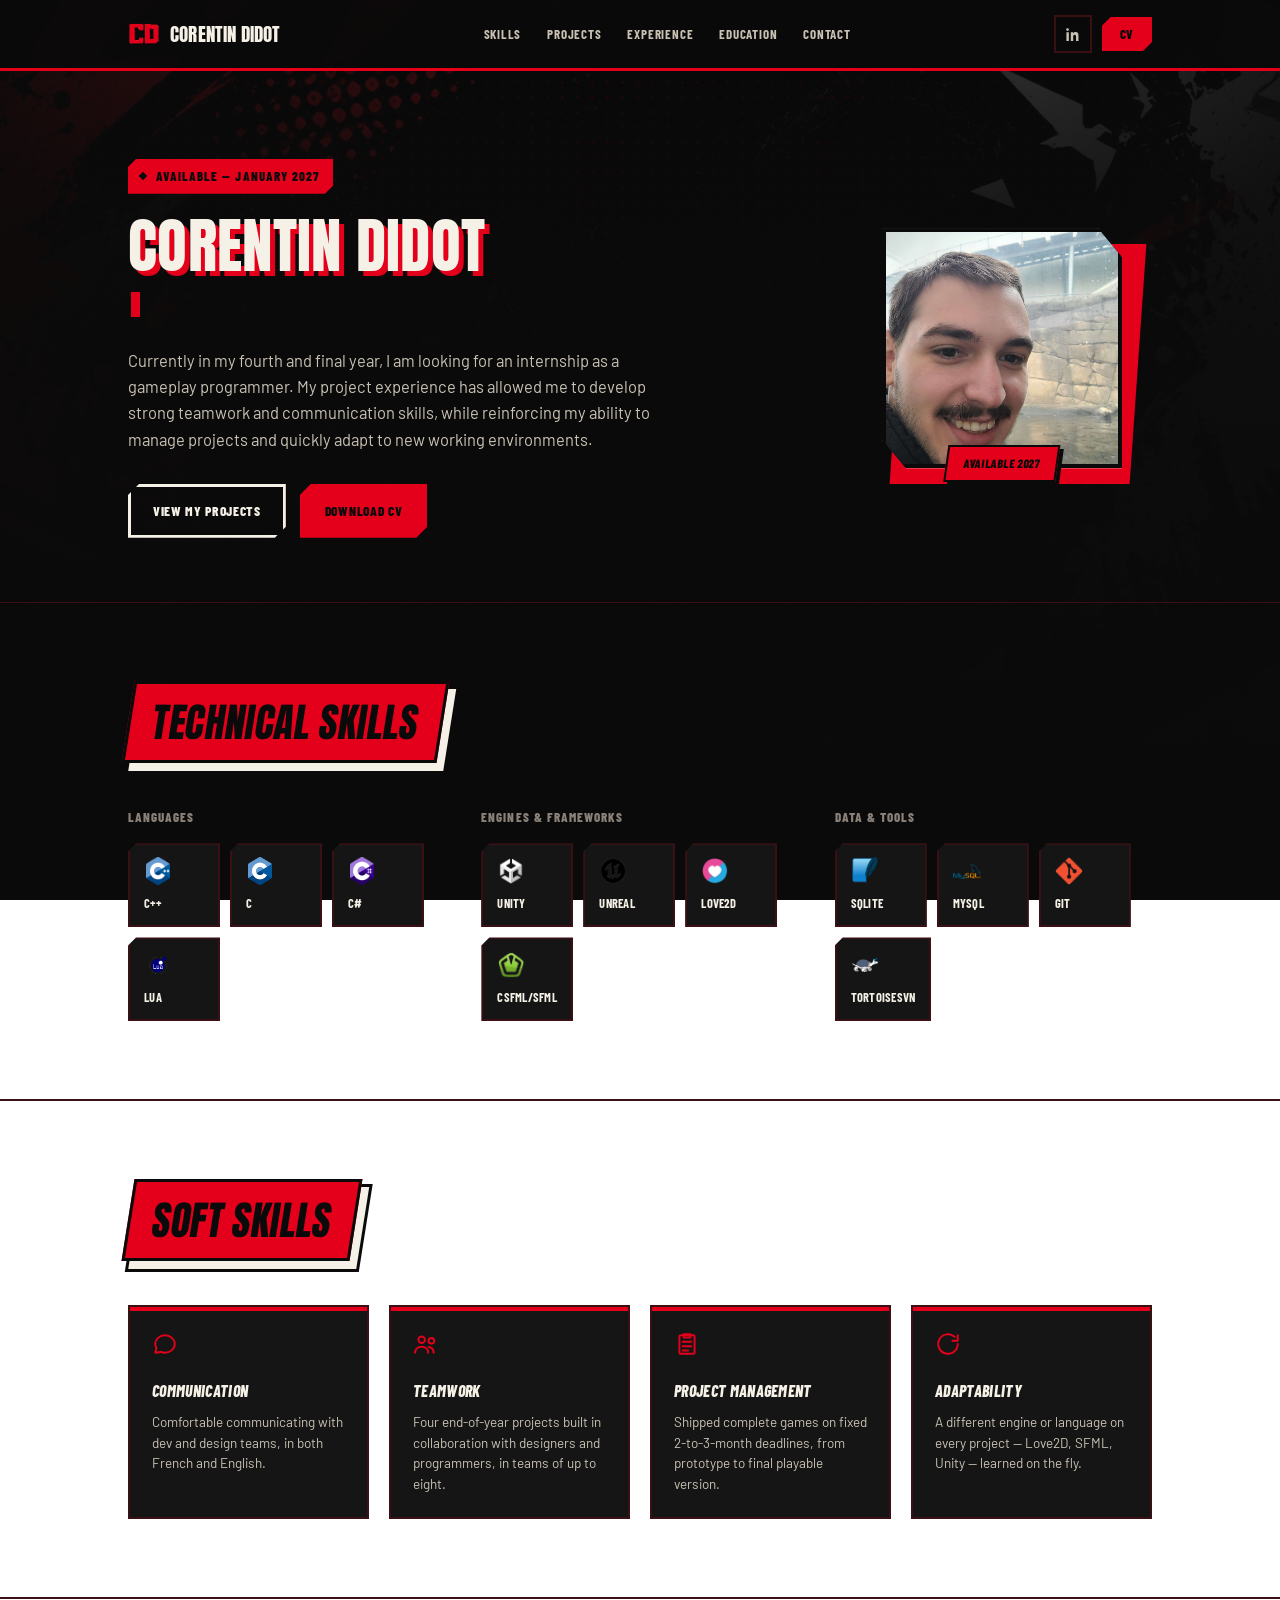
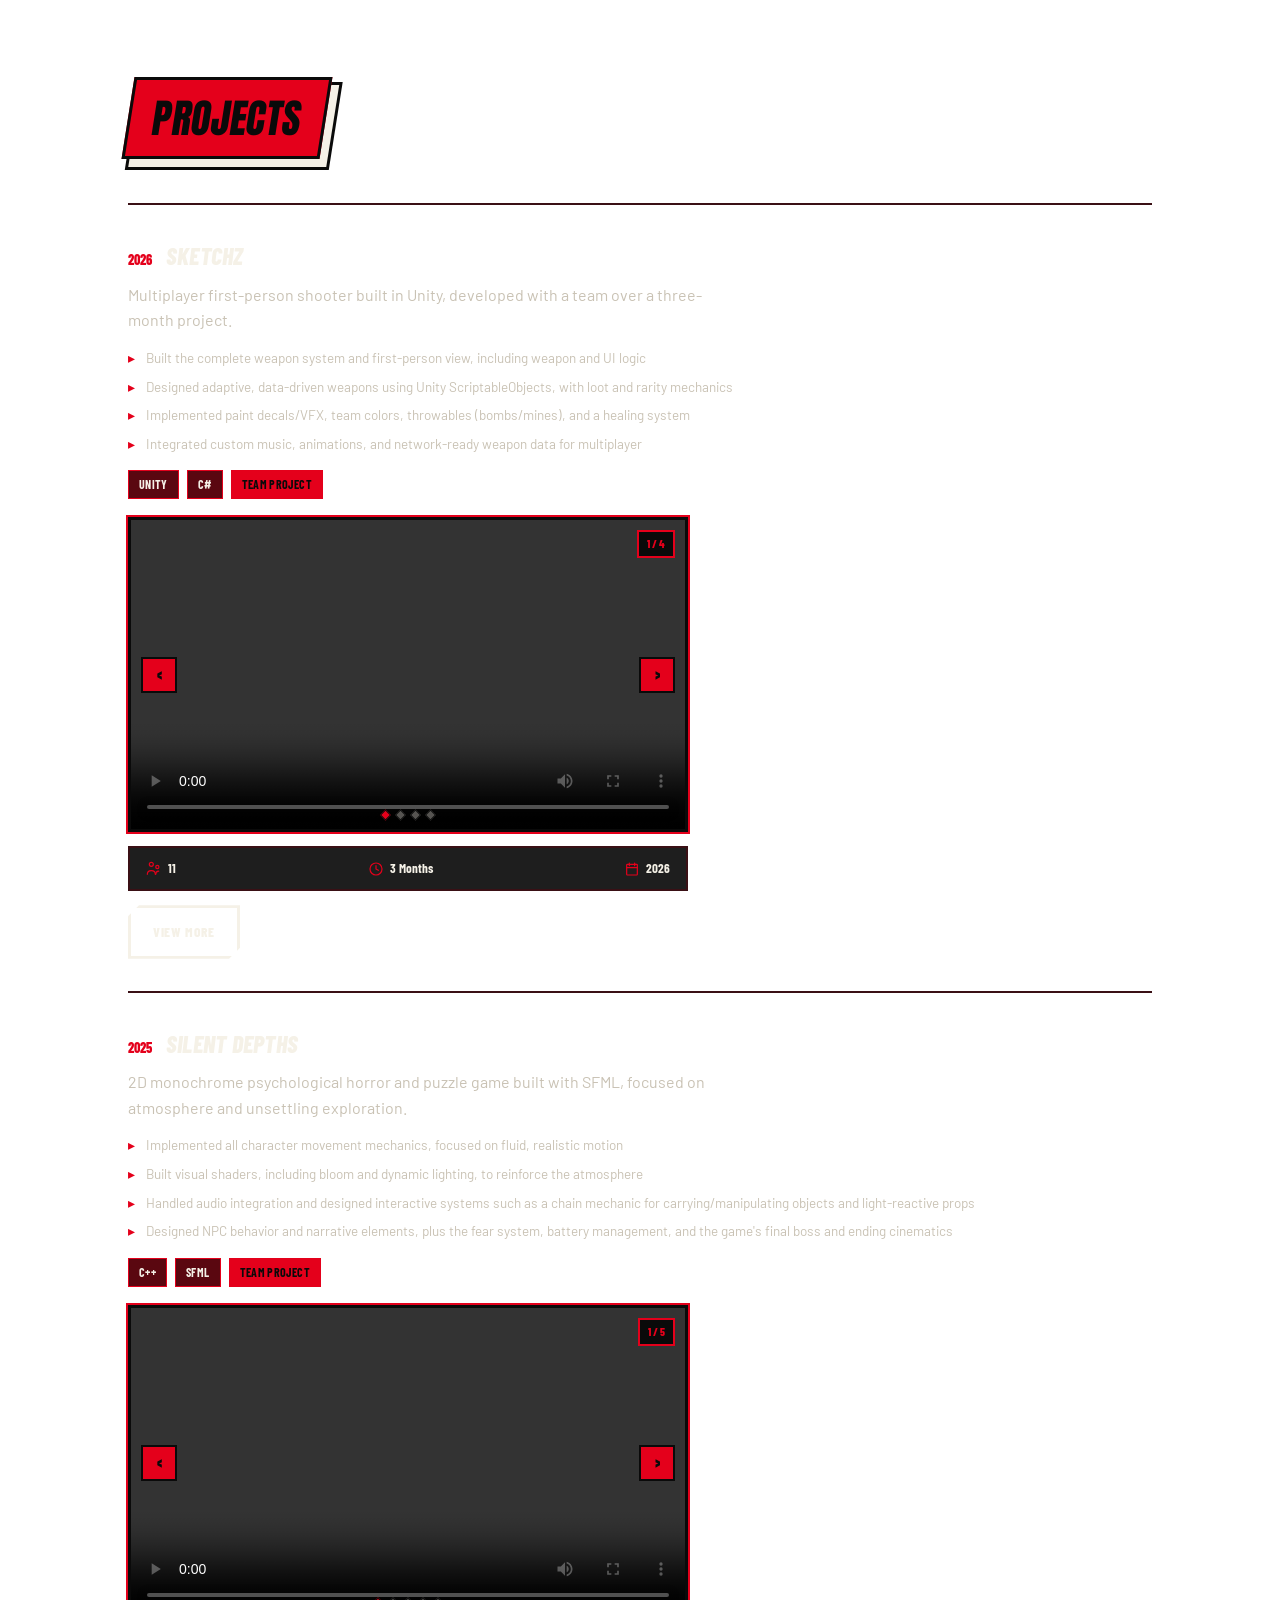
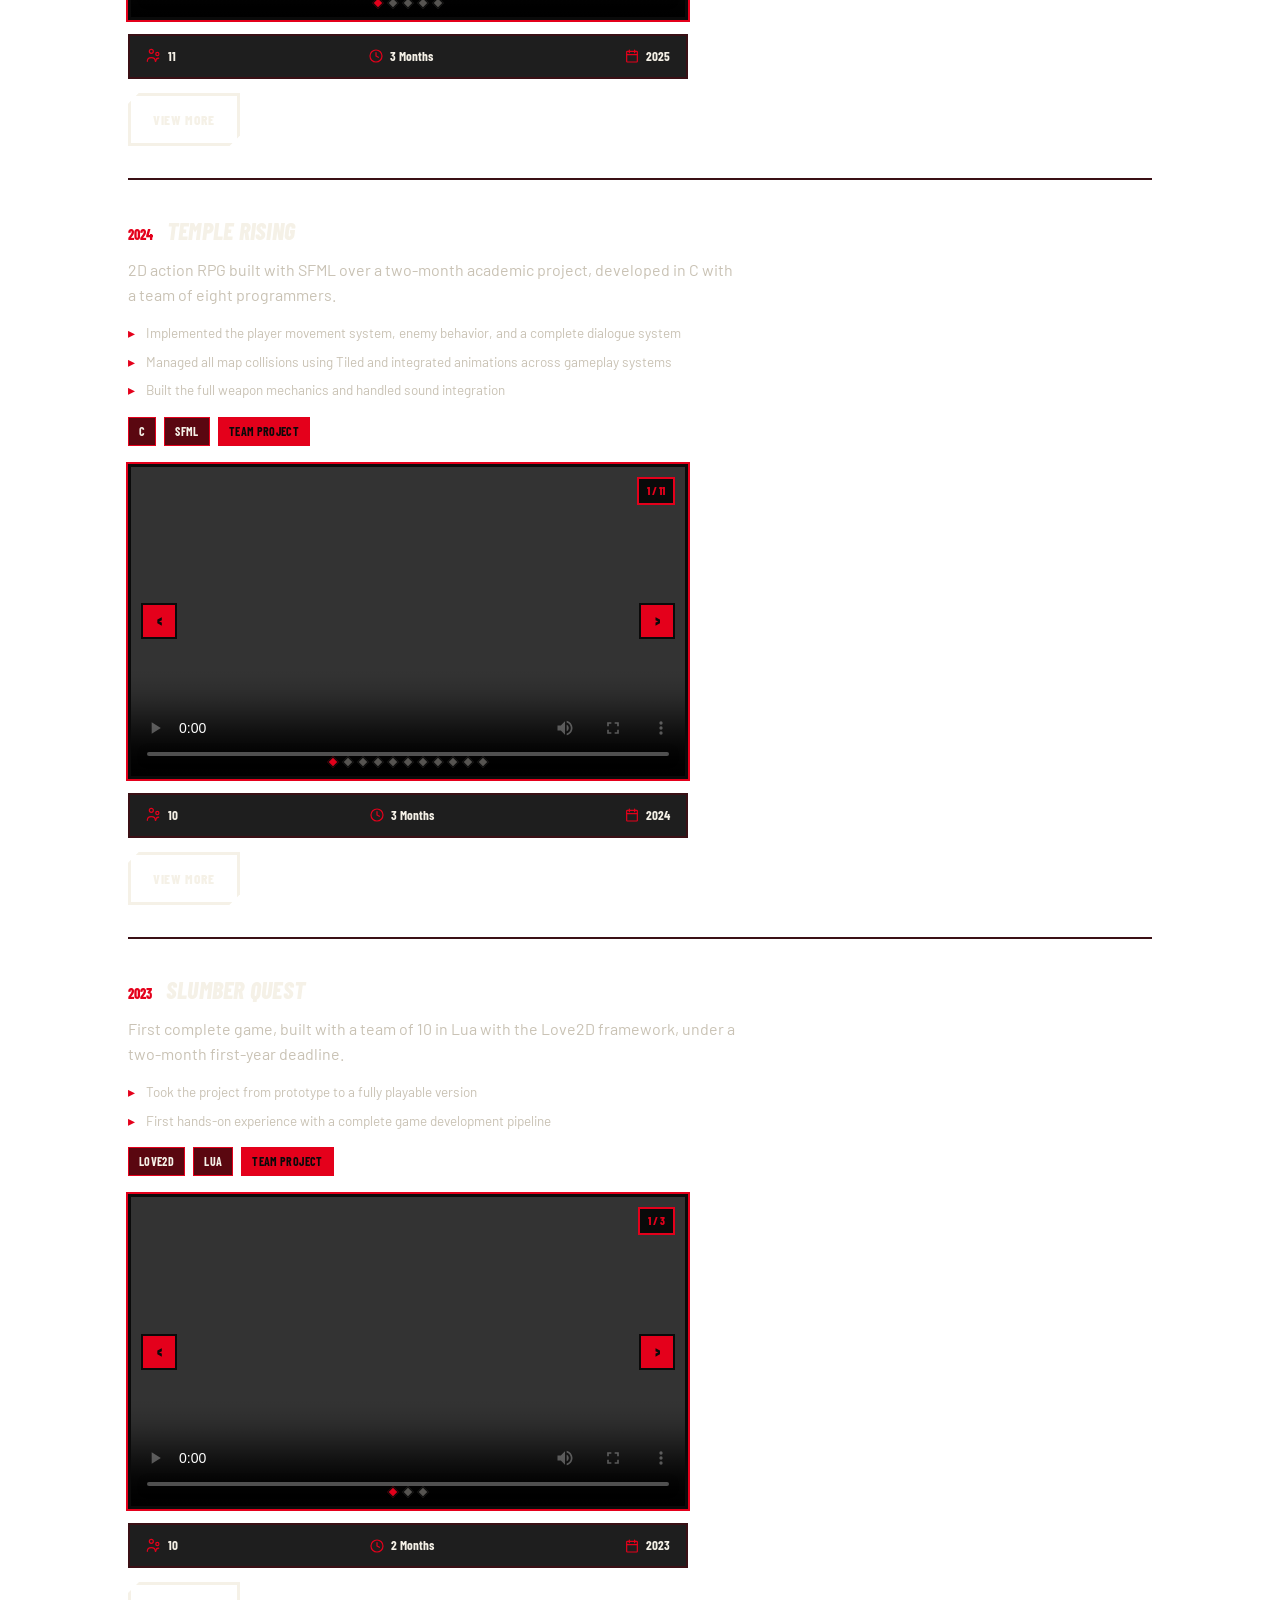
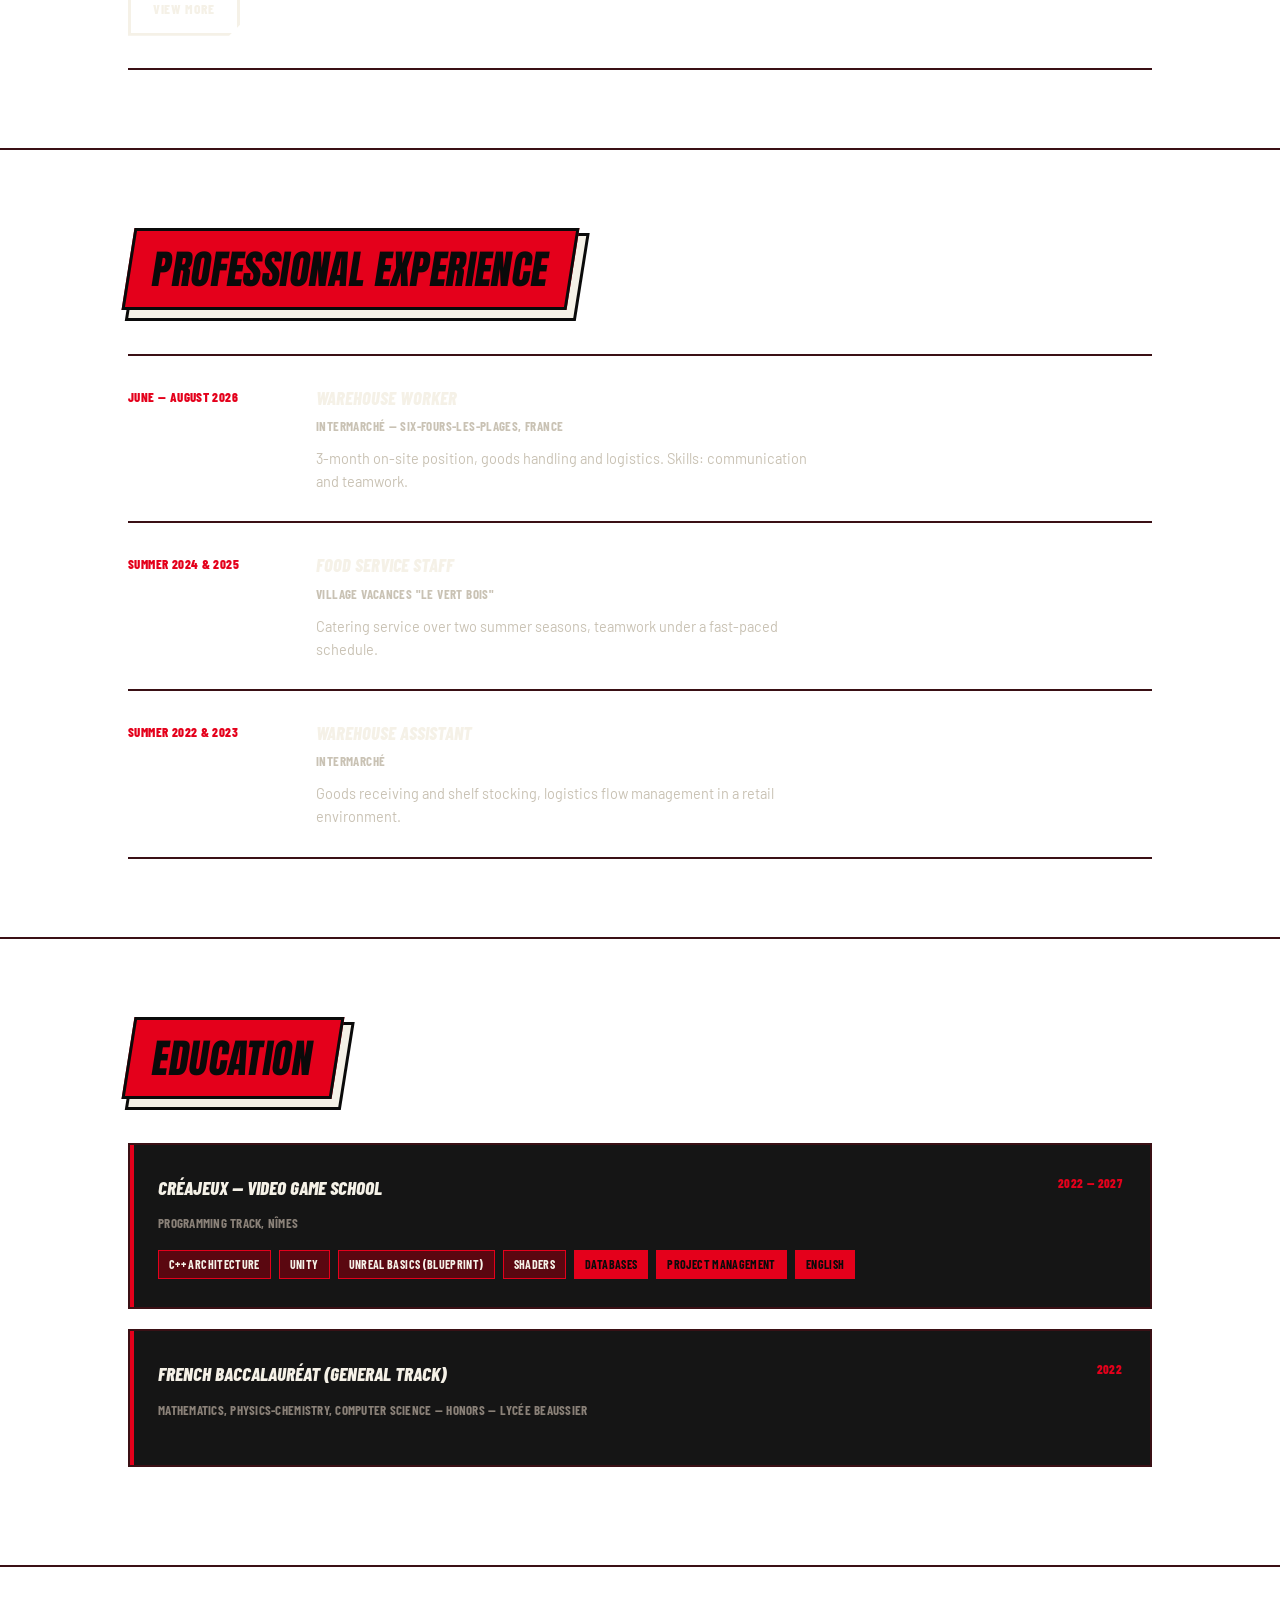
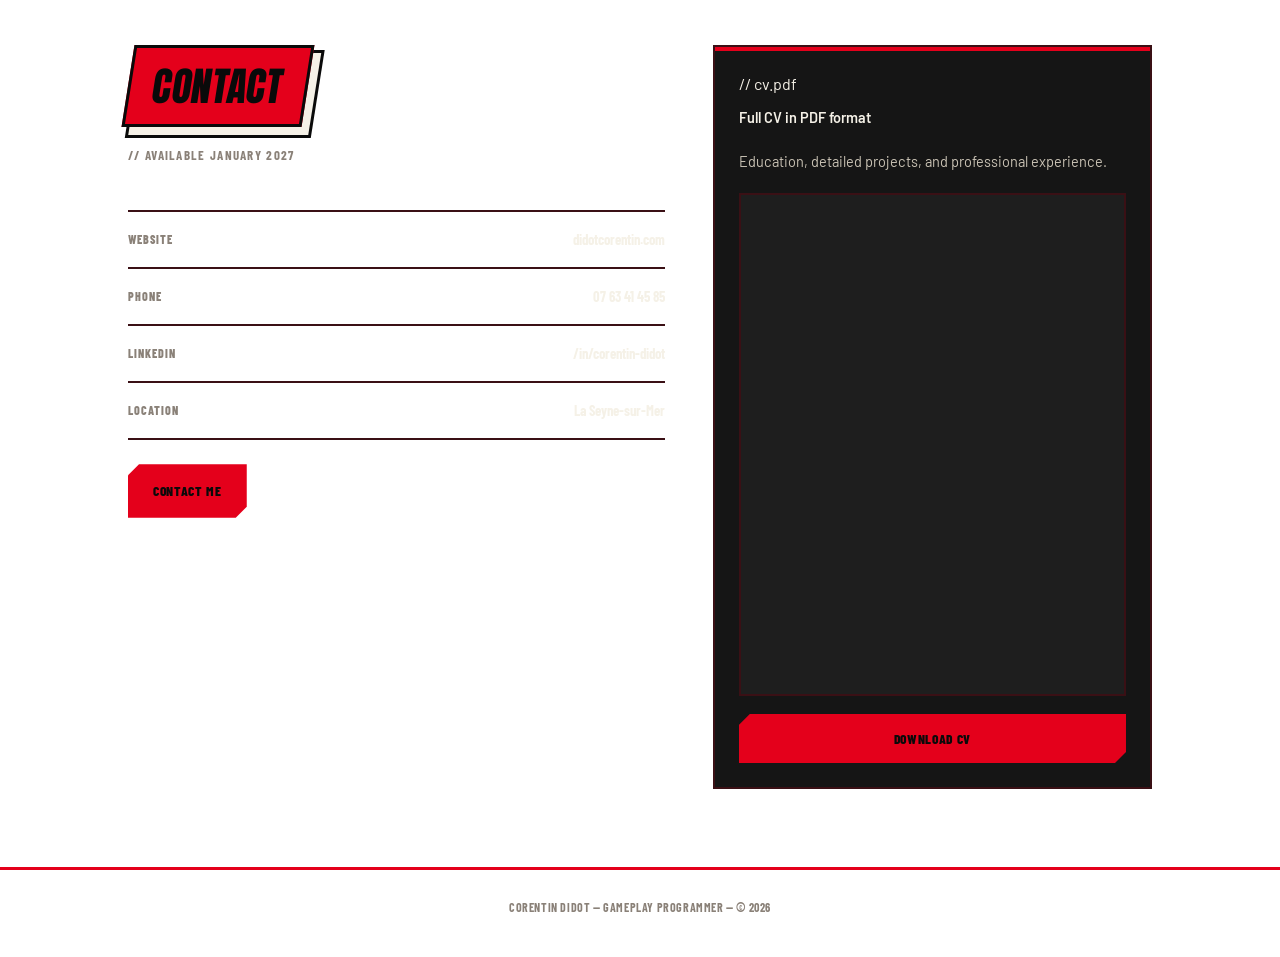
==== index.html @ 652b5134 "Rename" ====
﻿<!DOCTYPE html>
<html lang="en">
<head>
<meta charset="UTF-8">
<meta name="viewport" content="width=device-width, initial-scale=1.0, viewport-fit=cover">
<title>Corentin Didot — Video Game Programmer</title>
<link rel="icon" href="assets/logo.png" type="image/png">
<link rel="preconnect" href="https://fonts.googleapis.com">
<link rel="preconnect" href="https://fonts.gstatic.com" crossorigin>
<link href="https://fonts.googleapis.com/css2?family=Anton&family=Barlow+Condensed:ital,wght@0,500;0,600;0,700;0,800;1,700;1,800&family=Barlow:wght@400;500;600;700;800&display=swap" rel="stylesheet">
<link rel="stylesheet" href="assets/styles.css">
<script src="assets/site.js" defer></script>
</head>
<body>

<div class="page-transition" aria-hidden="true"></div>

<div class="bg-image" aria-hidden="true"></div>
<div class="grid-bg" aria-hidden="true"></div>

<header>
  <div class="wrap nav">
    <a href="#home" class="logo"><img class="logo-mark" src="assets/logo.png" alt="CD logo">corentin didot</a>
    <ul class="navlinks">
      <li><a href="#competences">Skills</a></li>
      <li><a href="#projets">Projects</a></li>
      <li><a href="#experience">Experience</a></li>
      <li><a href="#formation">Education</a></li>
      <li><a href="#contact">Contact</a></li>
    </ul>
    <div class="nav-right">
      <div class="header-social">
        <a href="https://linkedin.com/in/corentin-didot" target="_blank" rel="noopener" aria-label="LinkedIn">
          <svg viewBox="0 0 24 24" fill="currentColor"><path d="M6.94 5a1.94 1.94 0 1 1-3.88 0 1.94 1.94 0 0 1 3.88 0ZM3.4 8.75h3.48V21H3.4V8.75Zm6.2 0h3.34v1.68h.05c.47-.87 1.6-1.79 3.29-1.79 3.52 0 4.17 2.28 4.17 5.25V21h-3.48v-5.53c0-1.32-.02-3.02-1.85-3.02-1.85 0-2.13 1.44-2.13 2.92V21H9.6V8.75Z"/></svg>
        </a>
      </div>
      <button type="button" class="nav-cta" id="cv-download-nav">CV</button>
    </div>
  </div>
</header>

<main id="home">

  <section class="hero">
    <div class="wrap hero-grid">
      <div>
        <div class="status-line"><span class="pip"></span>AVAILABLE — JANUARY 2027</div>
        <h1>Corentin Didot</h1>
        <p class="role-line" id="role-line"></p>
        <p class="hero-sub">Currently in my fourth and final year, I am looking for an internship as a gameplay programmer. My project experience has allowed me to develop strong teamwork and communication skills, while reinforcing my ability to manage projects and quickly adapt to new working environments.</p>
        <div class="hero-ctas">
          <a href="#projets" class="btn">View my projects</a>
          <button type="button" class="btn btn-primary" id="cv-download">Download CV</button>
        </div>
      </div>

      <div class="hero-photo-col">
        <div class="photo-frame">
          <div class="offset-block"></div>
          <div class="frame-inner">
            <img src="assets/hero-photo.jpg" style="width:100%;height:100%;object-fit:cover;" alt="Corentin Didot">
          </div>
          <span class="corner tl"></span>
          <span class="corner tr"></span>
          <span class="corner bl"></span>
          <span class="corner br"></span>
          <span class="status-badge">AVAILABLE 2027</span>
        </div>
      </div>
    </div>
  </section>

  <section id="competences">
    <div class="wrap">
      <div class="code-heading" data-reveal>
        <div class="ch-line"><span class="ch-bracket">&lt;</span> Technical Skills <span class="ch-bracket">/&gt;</span></div>
      </div>
      <div class="stack-groups">
        <div class="stack-group" data-reveal>
          <h3>Languages</h3>
          <div class="badge-row">
            <div class="badge teal"><span class="mono" style="background:transparent; width:28px; height:28px;"><img src="assets/icons/cpp.png" alt="C++" style="width:100%;height:100%;object-fit:contain;"></span><span class="lbl">C++</span></div>
            <div class="badge teal"><span class="mono" style="background:transparent; width:28px; height:28px;"><img src="assets/icons/c.png" alt="C" style="width:100%;height:100%;object-fit:contain;"></span><span class="lbl">C</span></div>
            <div class="badge teal"><span class="mono" style="background:transparent; width:28px; height:28px;"><img src="assets/icons/csharp.png" alt="C#" style="width:100%;height:100%;object-fit:contain;"></span><span class="lbl">C#</span></div>
            <div class="badge teal"><span class="mono" style="background:transparent; width:28px; height:28px;"><img src="assets/icons/lua.png" alt="Lua" style="width:100%;height:100%;object-fit:contain;"></span><span class="lbl">Lua</span></div>
          </div>
        </div>
        <div class="stack-group" data-reveal data-reveal-delay="100">
          <h3>Engines &amp; Frameworks</h3>
          <div class="badge-row">
            <div class="badge teal"><span class="mono" style="background:transparent; width:28px; height:28px;"><img src="assets/icons/unity.png" alt="Unity" style="width:100%;height:100%;object-fit:contain;"></span><span class="lbl">Unity</span></div>
            <div class="badge teal"><span class="mono" style="background:transparent; width:28px; height:28px;"><img src="assets/icons/unreal.png" alt="Unreal Engine" style="width:100%;height:100%;object-fit:contain;"></span><span class="lbl">Unreal</span></div>
            <div class="badge teal"><span class="mono" style="background:transparent; width:28px; height:28px;"><img src="assets/icons/love2d.png" alt="Love2D" style="width:100%;height:100%;object-fit:contain;"></span><span class="lbl">Love2D</span></div>
            <div class="badge teal"><span class="mono" style="background:transparent; width:28px; height:28px;"><img src="assets/icons/sfml.png" alt="SFML" style="width:100%;height:100%;object-fit:contain;"></span><span class="lbl">CSFML/SFML</span></div>
          </div>
        </div>
        <div class="stack-group" data-reveal data-reveal-delay="200">
          <h3>Data &amp; Tools</h3>
          <div class="badge-row">
            <div class="badge teal"><span class="mono" style="background:transparent; width:28px; height:28px;"><img src="assets/icons/sqlite.png" alt="SQLite" style="width:100%;height:100%;object-fit:contain;"></span><span class="lbl">SQLite</span></div>
            <div class="badge teal"><span class="mono" style="background:transparent; width:28px; height:28px;"><img src="assets/icons/mysql.png" alt="MySQL" style="width:100%;height:100%;object-fit:contain;"></span><span class="lbl">MySQL</span></div>
            <div class="badge teal"><span class="mono" style="background:transparent; width:28px; height:28px;"><img src="assets/icons/git.png" alt="Git" style="width:100%;height:100%;object-fit:contain;"></span><span class="lbl">Git</span></div>
            <div class="badge teal"><span class="mono" style="background:transparent; width:28px; height:28px;"><img src="assets/icons/tortoisesvn.png" alt="TortoiseSVN" style="width:100%;height:100%;object-fit:contain;"></span><span class="lbl">TortoiseSVN</span></div>
          </div>
        </div>
      </div>
    </div>
  </section>

  <section id="soft-skills">
    <div class="wrap">
      <div class="code-heading" data-reveal>
        <div class="ch-line"><span class="ch-bracket">&lt;</span> Soft Skills <span class="ch-bracket">/&gt;</span></div>
        <span class="ch-comment">   </span>
      </div>
      <div class="soft-grid">
        <div class="soft-card" data-reveal>
          <svg viewBox="0 0 24 24"><path d="M21 12c0 4.4-4 8-9 8-1.3 0-2.5-.2-3.6-.7L3 20l1.1-4.2C3.4 14.4 3 13.2 3 12c0-4.4 4-8 9-8s9 3.6 9 8Z" stroke-linejoin="round"/></svg>
          <h4>Communication</h4>
          <p>Comfortable communicating with dev and design teams, in both French and English.</p>
        </div>
        <div class="soft-card" data-reveal data-reveal-delay="80">
          <svg viewBox="0 0 24 24"><circle cx="8" cy="8" r="3"/><circle cx="17" cy="9" r="2.6"/><path d="M2 20c0-3.3 2.7-5.5 6-5.5s6 2.2 6 5.5M14.5 14.8c2.6.3 4.5 2.3 4.5 5.2" stroke-linecap="round"/></svg>
          <h4>Teamwork</h4>
          <p>Four end-of-year projects built in collaboration with designers and programmers, in teams of up to eight.</p>
        </div>
        <div class="soft-card" data-reveal data-reveal-delay="160">
          <svg viewBox="0 0 24 24"><rect x="5" y="4" width="14" height="17" rx="1"/><path d="M9 3h6v3H9zM8 10h8M8 14h8M8 18h5" stroke-linecap="round"/></svg>
          <h4>Project Management</h4>
          <p>Shipped complete games on fixed 2-to-3-month deadlines, from prototype to final playable version.</p>
        </div>
        <div class="soft-card" data-reveal data-reveal-delay="240">
          <svg viewBox="0 0 24 24"><path d="M21 12a9 9 0 1 1-3-6.7M21 4v5h-5" stroke-linecap="round" stroke-linejoin="round"/></svg>
          <h4>Adaptability</h4>
          <p>A different engine or language on every project — Love2D, SFML, Unity — learned on the fly.</p>
        </div>
      </div>
    </div>
  </section>

  <section id="projets">
    <div class="wrap">
      <div class="code-heading" data-reveal>
        <div class="ch-line"><span class="ch-bracket">&lt;</span> Projects <span class="ch-bracket">/&gt;</span></div>
        <span class="ch-comment">  </span>
      </div>

      <article class="project" data-reveal>
        <div class="project-head">
          <span class="project-year">2026</span>
          <h3 class="project-title">SKETCHZ</h3>
        </div>
        <p class="project-desc">Multiplayer first-person shooter built in Unity, developed with a team over a three-month project.</p>
        <ul class="project-points">
          <li>Built the complete weapon system and first-person view, including weapon and UI logic</li>
          <li>Designed adaptive, data-driven weapons using Unity ScriptableObjects, with loot and rarity mechanics</li>
          <li>Implemented paint decals/VFX, team colors, throwables (bombs/mines), and a healing system</li>
          <li>Integrated custom music, animations, and network-ready weapon data for multiplayer</li>
        </ul>
        <div class="tagrow">
          <span class="tag">Unity</span>
          <span class="tag">C#</span>
          <span class="tag alt">Team project</span>
        </div>
        <div class="media-carousel" data-carousel>
          <div class="carousel-track">
            <video src="assets/projects/sketchz/1.mp4" class="active" controls playsinline preload="metadata"></video>
            <img src="assets/projects/sketchz/2.jpg" alt="SKETCHZ — weapon variety">
            <img src="assets/projects/sketchz/3.jpg" alt="SKETCHZ — combat encounter">
            <img src="assets/projects/sketchz/4.jpg" alt="SKETCHZ — loot pickup UI">
          </div>
          <button type="button" class="carousel-btn prev" aria-label="Previous">‹</button>
          <button type="button" class="carousel-btn next" aria-label="Next">›</button>
          <span class="carousel-count">1 / 4</span>
          <div class="carousel-dots">
            <button type="button" class="dot active" aria-label="Slide 1"></button>
            <button type="button" class="dot" aria-label="Slide 2"></button>
            <button type="button" class="dot" aria-label="Slide 3"></button>
            <button type="button" class="dot" aria-label="Slide 4"></button>
          </div>
        </div>
        <div class="project-meta">
          <span class="project-meta-item"><svg viewBox="0 0 24 24" fill="none" stroke="currentColor" stroke-width="1.8"><path d="M8 8a3 3 0 1 0 0-6 3 3 0 0 0 0 6ZM2 20c0-3.3 2.7-5.5 6-5.5s6 2.2 6 5.5" stroke-linecap="round"/><circle cx="17" cy="9" r="2.4"/><path d="M14.6 20c0-2.6 1.8-4.5 4.4-4.7" stroke-linecap="round"/></svg>11</span>
          <span class="project-meta-item"><svg viewBox="0 0 24 24" fill="none" stroke="currentColor" stroke-width="1.8"><circle cx="12" cy="12" r="9"/><path d="M12 7v5l3.5 2" stroke-linecap="round" stroke-linejoin="round"/></svg>3 Months</span>
          <span class="project-meta-item"><svg viewBox="0 0 24 24" fill="none" stroke="currentColor" stroke-width="1.8"><rect x="4" y="5" width="16" height="16" rx="1"/><path d="M8 3v4M16 3v4M4 10h16" stroke-linecap="round"/></svg>2026</span>
        </div>
        <div style="margin-top:14px;">
          <a href="project-sketchz.html" class="btn">View More</a>
        </div>
      </article>

      <article class="project" data-reveal>
        <div class="project-head">
          <span class="project-year">2025</span>
          <h3 class="project-title">Silent Depths</h3>
        </div>
        <p class="project-desc">2D monochrome psychological horror and puzzle game built with SFML, focused on atmosphere and unsettling exploration.</p>
        <ul class="project-points">
          <li>Implemented all character movement mechanics, focused on fluid, realistic motion</li>
          <li>Built visual shaders, including bloom and dynamic lighting, to reinforce the atmosphere</li>
          <li>Handled audio integration and designed interactive systems such as a chain mechanic for carrying/manipulating objects and light-reactive props</li>
          <li>Designed NPC behavior and narrative elements, plus the fear system, battery management, and the game's final boss and ending cinematics</li>
        </ul>
        <div class="tagrow">
          <span class="tag">C++</span>
          <span class="tag">SFML</span>
          <span class="tag alt">Team project</span>
        </div>
        <div class="media-carousel" data-carousel>
          <div class="carousel-track">
            <video src="assets/projects/silent-depths/1.mp4" class="active" controls playsinline preload="metadata"></video>
            <img src="assets/projects/silent-depths/2.png" alt="Silent Depths — diver lighting hanging roots">
            <img src="assets/projects/silent-depths/3.png" alt="Silent Depths — resting near a glowing outcrop">
            <img src="assets/projects/silent-depths/4.png" alt="Silent Depths — bioluminescent cave passage">
            <img src="assets/projects/silent-depths/5.png" alt="Silent Depths — hiding among the algae">
          </div>
          <button type="button" class="carousel-btn prev" aria-label="Previous">‹</button>
          <button type="button" class="carousel-btn next" aria-label="Next">›</button>
          <span class="carousel-count">1 / 5</span>
          <div class="carousel-dots">
            <button type="button" class="dot active" aria-label="Slide 1"></button>
            <button type="button" class="dot" aria-label="Slide 2"></button>
            <button type="button" class="dot" aria-label="Slide 3"></button>
            <button type="button" class="dot" aria-label="Slide 4"></button>
            <button type="button" class="dot" aria-label="Slide 5"></button>
          </div>
        </div>
        <div class="project-meta">
          <span class="project-meta-item"><svg viewBox="0 0 24 24" fill="none" stroke="currentColor" stroke-width="1.8"><path d="M8 8a3 3 0 1 0 0-6 3 3 0 0 0 0 6ZM2 20c0-3.3 2.7-5.5 6-5.5s6 2.2 6 5.5" stroke-linecap="round"/><circle cx="17" cy="9" r="2.4"/><path d="M14.6 20c0-2.6 1.8-4.5 4.4-4.7" stroke-linecap="round"/></svg>11</span>
          <span class="project-meta-item"><svg viewBox="0 0 24 24" fill="none" stroke="currentColor" stroke-width="1.8"><circle cx="12" cy="12" r="9"/><path d="M12 7v5l3.5 2" stroke-linecap="round" stroke-linejoin="round"/></svg>3 Months</span>
          <span class="project-meta-item"><svg viewBox="0 0 24 24" fill="none" stroke="currentColor" stroke-width="1.8"><rect x="4" y="5" width="16" height="16" rx="1"/><path d="M8 3v4M16 3v4M4 10h16" stroke-linecap="round"/></svg>2025</span>
        </div>
        <div style="margin-top:14px;">
          <a href="project-silent-depths.html" class="btn">View More</a>
        </div>
      </article>
      <article class="project" data-reveal>
        <div class="project-head">
          <span class="project-year">2024</span>
          <h3 class="project-title">Temple Rising</h3>
        </div>
        <p class="project-desc">2D action RPG built with SFML over a two-month academic project, developed in C with a team of eight programmers.</p>
        <ul class="project-points">
          <li>Implemented the player movement system, enemy behavior, and a complete dialogue system</li>
          <li>Managed all map collisions using Tiled and integrated animations across gameplay systems</li>
          <li>Built the full weapon mechanics and handled sound integration</li>
        </ul>
        <div class="tagrow">
          <span class="tag">C</span>
          <span class="tag">SFML</span>
          <span class="tag alt">Team project</span>
        </div>
        <div class="media-carousel" data-carousel>
          <div class="carousel-track">
            <video src="assets/projects/temple-rising/1.mp4" class="active" controls playsinline preload="metadata"></video>
            <img src="assets/projects/temple-rising/2.jpg" alt="Temple Rising — title screen">
            <img src="assets/projects/temple-rising/3.jpg" alt="Temple Rising — intro journal">
            <img src="assets/projects/temple-rising/4.jpg" alt="Temple Rising — temple entrance">
            <img src="assets/projects/temple-rising/5.jpg" alt="Temple Rising — jungle exploration">
            <img src="assets/projects/temple-rising/6.jpg" alt="Temple Rising — jungle clearing">
            <img src="assets/projects/temple-rising/7.jpg" alt="Temple Rising — dungeon corridor">
            <img src="assets/projects/temple-rising/8.jpg" alt="Temple Rising — dungeon portal door">
            <img src="assets/projects/temple-rising/9.jpg" alt="Temple Rising — dungeon enemies">
            <img src="assets/projects/temple-rising/10.jpg" alt="Temple Rising — locked gate room">
            <img src="assets/projects/temple-rising/11.jpg" alt="Temple Rising — boss encounter">
          </div>
          <button type="button" class="carousel-btn prev" aria-label="Previous">‹</button>
          <button type="button" class="carousel-btn next" aria-label="Next">›</button>
          <span class="carousel-count">1 / 11</span>
          <div class="carousel-dots">
            <button type="button" class="dot active" aria-label="Slide 1"></button>
            <button type="button" class="dot" aria-label="Slide 2"></button>
            <button type="button" class="dot" aria-label="Slide 3"></button>
            <button type="button" class="dot" aria-label="Slide 4"></button>
            <button type="button" class="dot" aria-label="Slide 5"></button>
            <button type="button" class="dot" aria-label="Slide 6"></button>
            <button type="button" class="dot" aria-label="Slide 7"></button>
            <button type="button" class="dot" aria-label="Slide 8"></button>
            <button type="button" class="dot" aria-label="Slide 9"></button>
            <button type="button" class="dot" aria-label="Slide 10"></button>
            <button type="button" class="dot" aria-label="Slide 11"></button>
          </div>
        </div>
        <div class="project-meta">
          <span class="project-meta-item"><svg viewBox="0 0 24 24" fill="none" stroke="currentColor" stroke-width="1.8"><path d="M8 8a3 3 0 1 0 0-6 3 3 0 0 0 0 6ZM2 20c0-3.3 2.7-5.5 6-5.5s6 2.2 6 5.5" stroke-linecap="round"/><circle cx="17" cy="9" r="2.4"/><path d="M14.6 20c0-2.6 1.8-4.5 4.4-4.7" stroke-linecap="round"/></svg>10</span>
          <span class="project-meta-item"><svg viewBox="0 0 24 24" fill="none" stroke="currentColor" stroke-width="1.8"><circle cx="12" cy="12" r="9"/><path d="M12 7v5l3.5 2" stroke-linecap="round" stroke-linejoin="round"/></svg>3 Months</span>
          <span class="project-meta-item"><svg viewBox="0 0 24 24" fill="none" stroke="currentColor" stroke-width="1.8"><rect x="4" y="5" width="16" height="16" rx="1"/><path d="M8 3v4M16 3v4M4 10h16" stroke-linecap="round"/></svg>2024</span>
        </div>
        <div style="margin-top:14px;">
          <a href="project-temple-rising.html" class="btn">View More</a>
        </div>
      </article>

      <article class="project" data-reveal>
        <div class="project-head">
          <span class="project-year">2023</span>
          <h3 class="project-title">Slumber Quest</h3>
        </div>
        <p class="project-desc">First complete game, built with a team of 10 in Lua with the Love2D framework, under a two-month first-year deadline.</p>
        <ul class="project-points">
          <li>Took the project from prototype to a fully playable version</li>
          <li>First hands-on experience with a complete game development pipeline</li>
        </ul>
        <div class="tagrow">
          <span class="tag">Love2D</span>
          <span class="tag">Lua</span>
          <span class="tag alt">Team project</span>
        </div>
        <div class="media-carousel" data-carousel>
          <div class="carousel-track">
            <video src="assets/projects/slumber-quest/1.mp4" class="active" controls playsinline preload="metadata"></video>
            <img src="assets/projects/slumber-quest/2.png" alt="Slumber Quest — forest battle">
            <img src="assets/projects/slumber-quest/3.png" alt="Slumber Quest — shop and igloo">
          </div>
          <button type="button" class="carousel-btn prev" aria-label="Previous">‹</button>
          <button type="button" class="carousel-btn next" aria-label="Next">›</button>
          <span class="carousel-count">1 / 3</span>
          <div class="carousel-dots">
            <button type="button" class="dot active" aria-label="Slide 1"></button>
            <button type="button" class="dot" aria-label="Slide 2"></button>
            <button type="button" class="dot" aria-label="Slide 3"></button>
          </div>
        </div>
        <div class="project-meta">
          <span class="project-meta-item"><svg viewBox="0 0 24 24" fill="none" stroke="currentColor" stroke-width="1.8"><path d="M8 8a3 3 0 1 0 0-6 3 3 0 0 0 0 6ZM2 20c0-3.3 2.7-5.5 6-5.5s6 2.2 6 5.5" stroke-linecap="round"/><circle cx="17" cy="9" r="2.4"/><path d="M14.6 20c0-2.6 1.8-4.5 4.4-4.7" stroke-linecap="round"/></svg>10</span>
          <span class="project-meta-item"><svg viewBox="0 0 24 24" fill="none" stroke="currentColor" stroke-width="1.8"><circle cx="12" cy="12" r="9"/><path d="M12 7v5l3.5 2" stroke-linecap="round" stroke-linejoin="round"/></svg>2 Months</span>
          <span class="project-meta-item"><svg viewBox="0 0 24 24" fill="none" stroke="currentColor" stroke-width="1.8"><rect x="4" y="5" width="16" height="16" rx="1"/><path d="M8 3v4M16 3v4M4 10h16" stroke-linecap="round"/></svg>2023</span>
        </div>
        <div style="margin-top:14px;">
          <a href="project-slumber-quest.html" class="btn">View More</a>
        </div>
      </article>
    </div>
  </section>

  <section id="experience">
    <div class="wrap">
      <div class="code-heading" data-reveal>
        <div class="ch-line"><span class="ch-bracket">&lt;</span> Professional Experience <span class="ch-bracket">/&gt;</span></div>
        <span class="ch-comment"> </span>
      </div>

      <div class="exp-item" data-reveal>
        <div class="exp-date">June — August 2026</div>
        <div>
          <p class="exp-role">Warehouse Worker</p>
          <p class="exp-org">Intermarché — Six-Fours-les-Plages, France</p>
          <p class="exp-desc">3-month on-site position, goods handling and logistics. Skills: communication and teamwork.</p>
        </div>
      </div>

      <div class="exp-item" data-reveal data-reveal-delay="100">
        <div class="exp-date">Summer 2024 &amp; 2025</div>
        <div>
          <p class="exp-role">Food Service Staff</p>
          <p class="exp-org">Village Vacances "Le Vert Bois"</p>
          <p class="exp-desc">Catering service over two summer seasons, teamwork under a fast-paced schedule.</p>
        </div>
      </div>

      <div class="exp-item" data-reveal data-reveal-delay="200">
        <div class="exp-date">Summer 2022 &amp; 2023</div>
        <div>
          <p class="exp-role">Warehouse Assistant</p>
          <p class="exp-org">Intermarché</p>
          <p class="exp-desc">Goods receiving and shelf stocking, logistics flow management in a retail environment.</p>
        </div>
      </div>
    </div>
  </section>

  <section id="formation">
    <div class="wrap">
      <div class="code-heading" data-reveal>
        <div class="ch-line"><span class="ch-bracket">&lt;</span> Education <span class="ch-bracket">/&gt;</span></div>
        <span class="ch-comment"> </span>
      </div>

      <div class="edu-card" data-reveal>
        <div class="edu-top">
          <h3 class="edu-title">Créajeux — Video Game School</h3>
          <span class="edu-date">2022 — 2027</span>
        </div>
        <p class="edu-sub">Programming track, Nîmes</p>
        <div class="edu-tags">
          <span class="tag">C++ Architecture</span>
          <span class="tag">Unity</span>
          <span class="tag">Unreal Basics (Blueprint)</span>
          <span class="tag">Shaders</span>
          <span class="tag alt">Databases</span>
          <span class="tag alt">Project Management</span>
          <span class="tag alt">English</span>
        </div>
      </div>

      <div class="edu-card" data-reveal data-reveal-delay="100">
        <div class="edu-top">
          <h3 class="edu-title">French Baccalauréat (General track)</h3>
          <span class="edu-date">2022</span>
        </div>
        <p class="edu-sub">Mathematics, Physics-Chemistry, Computer Science — honors — Lycée Beaussier</p>
      </div>
    </div>
  </section>

  <section id="contact">
    <div class="wrap contact-grid">
      <div>
        <div class="code-heading" data-reveal>
          <div class="ch-line"><span class="ch-bracket">&lt;</span> Contact <span class="ch-bracket">/&gt;</span></div>
          <span class="ch-comment">// Available January 2027</span>
        </div>
        <ul class="contact-list" data-reveal data-reveal-delay="100">
          <li><span class="contact-label">Website</span><a class="contact-value" href="https://didotcorentin.com" target="_blank" rel="noopener">didotcorentin.com</a></li>
          <li><span class="contact-label">Phone</span><a class="contact-value" href="tel:+33763414585">07 63 41 45 85</a></li>
          <li><span class="contact-label">LinkedIn</span><a class="contact-value" href="https://linkedin.com/in/corentin-didot" target="_blank" rel="noopener">/in/corentin-didot</a></li>
          <li><span class="contact-label">Location</span><span class="contact-value">La Seyne-sur-Mer</span></li>
        </ul>
        <div style="margin-top:24px;">
          <a href="mailto:didotcorentin@hotmail.com?subject=Portfolio%20contact" class="btn btn-primary">Contact Me</a>
        </div>
      </div>
      <div class="avail-box" data-reveal data-reveal-delay="200">
        <span class="ch-comment" style="display:block;">// cv.pdf</span>
        <p style="color:var(--paper); font-weight:600; margin-top:10px;">Full CV in PDF format</p>
        <p>Education, detailed projects, and professional experience.</p>
        <div class="cv-preview">
          <iframe src="assets/cv.pdf#toolbar=0" title="CV preview — Corentin Didot"></iframe>
        </div>
        <button type="button" class="btn btn-primary" id="cv-download-2" style="width:100%; justify-content:center;">Download CV</button>
      </div>
    </div>
  </section>

</main>

<footer>
  <div class="wrap">
    <p>Corentin Didot — Gameplay Programmer — © 2026</p>
  </div>
</footer>

<script>
(function(){
  // --- typewriter role cycling ---
  var roles = ["Video game programmer.", "Gameplay programmer.", "C++ enthusiast."];
  var el = document.getElementById('role-line');
  var reduced = window.matchMedia('(prefers-reduced-motion: reduce)').matches;

  if(reduced){
    el.textContent = roles[0];
  } else {
    var ri = 0, ci = 0, deleting = false;
    function tick(){
      var word = roles[ri];
      if(!deleting){
        ci++;
        if(ci > word.length){ deleting = true; setTimeout(tick, 1400); return; }
      } else {
        ci--;
        if(ci < 0){ deleting = false; ri = (ri+1) % roles.length; ci = 0; }
      }
      el.innerHTML = word.slice(0, ci) + '<span class="caret"></span>';
      setTimeout(tick, deleting ? 30 : 55);
    }
    tick();
  }

  // --- CV download ---
  var downloadBtns = [document.getElementById('cv-download'), document.getElementById('cv-download-2'), document.getElementById('cv-download-nav')];

  function doDownload(){
    var a = document.createElement('a');
    a.href = 'assets/cv.pdf';
    a.download = 'CV_Corentin_Didot.pdf';
    document.body.appendChild(a);
    a.click();
    document.body.removeChild(a);
  }
  downloadBtns.forEach(function(btn){ if(btn) btn.addEventListener('click', doDownload); });

  // --- media carousels (arrow / dot navigation) ---
  document.querySelectorAll('[data-carousel]').forEach(function(carousel){
    var slides = Array.prototype.slice.call(carousel.querySelectorAll('.carousel-track > *'));
    var dots = Array.prototype.slice.call(carousel.querySelectorAll('.dot'));
    var counter = carousel.querySelector('.carousel-count');
    var prevBtn = carousel.querySelector('.carousel-btn.prev');
    var nextBtn = carousel.querySelector('.carousel-btn.next');
    var index = 0;

    function show(i){
      index = (i + slides.length) % slides.length;
      slides.forEach(function(s, si){ s.classList.toggle('active', si === index); });
      dots.forEach(function(d, di){ d.classList.toggle('active', di === index); });
      if(counter) counter.textContent = (index + 1) + ' / ' + slides.length;
    }

    if(prevBtn) prevBtn.addEventListener('click', function(){ show(index - 1); });
    if(nextBtn) nextBtn.addEventListener('click', function(){ show(index + 1); });
    dots.forEach(function(d, di){ d.addEventListener('click', function(){ show(di); }); });

    if(slides.length > 1){
      carousel.tabIndex = 0;
      carousel.addEventListener('keydown', function(e){
        if(e.key === 'ArrowLeft'){ show(index - 1); }
        if(e.key === 'ArrowRight'){ show(index + 1); }
      });
    }
  });
})();
</script>

</body>
</html>
---- assets/styles.css ----
:root{
  --ink: #0A0A0A;
  --panel: #151515;
  --panel-2: #1E1E1E;
  --line: #3A1015;
  --paper: #F5F1E7;
  --paper-dim: #C9C2B4;
  --muted: #8A8178;
  --amber: #E4001B;
  --amber-dim: #5A0710;
  --teal: #F5F1E7;
  --teal-dim: #4A4A4A;

  --font-display: 'Anton', 'Barlow Condensed', sans-serif;
  --font-mono: 'Barlow Condensed', sans-serif;
  --font-sans: 'Barlow', -apple-system, BlinkMacSystemFont, 'Segoe UI', sans-serif;

  --ease-premium: cubic-bezier(0.16, 1, 0.3, 1);
  --reveal-duration: 0.7s;
  --reveal-distance: 24px;
}
@media (prefers-color-scheme: dark){ :root:not([data-theme="light"]){ color-scheme: dark; } }
:root[data-theme="dark"]{ color-scheme: dark; }

*{ box-sizing: border-box; }
html{ scroll-behavior: smooth; scroll-padding-top: 90px; }
body{
  margin:0; background: transparent; color: var(--paper);
  font-family: var(--font-sans); font-size: 16px; line-height: 1.6;
  -webkit-font-smoothing: antialiased;
  padding-top: env(safe-area-inset-top, 0px);
  padding-bottom: env(safe-area-inset-bottom, 0px);
}
@media (prefers-reduced-motion: reduce){
  html{ scroll-behavior: auto; }
  *{ animation-duration: 0.001ms !important; animation-iteration-count: 1 !important; transition-duration: 0.001ms !important; }
}
::selection{ background: var(--amber); color: var(--ink); }
a{ color: inherit; }
img{ max-width: 100%; display:block; }
.wrap{ max-width: 1080px; margin: 0 auto; padding: 0 28px; }
@media (max-width: 640px){ .wrap{ padding: 0 20px; } }

/* ---------- scroll reveal (data-reveal attribute, see assets/site.js) ---------- */
[data-reveal]{
  opacity: 0; transform: translateY(var(--reveal-distance));
  transition: opacity var(--reveal-duration) var(--ease-premium), transform var(--reveal-duration) var(--ease-premium);
}
[data-reveal].is-revealed{ opacity: 1; transform: none; }
@media (prefers-reduced-motion: reduce){
  [data-reveal]{ opacity: 1; transform: none; transition: none; }
}

/* ---------- page transition overlay (assets/site.js) ---------- */
.page-transition{
  position: fixed; inset: 0; z-index: 10000; background: var(--ink);
  opacity: 0; pointer-events: none; transition: opacity .35s var(--ease-premium);
}
.page-transition.is-active{ opacity: 1; pointer-events: all; }
@media (prefers-reduced-motion: no-preference){
  body.is-page-entering .page-transition{ opacity: 1; }
}

.grid-bg{
  position: fixed; inset: 0; z-index: 0; pointer-events: none;
  background-image: radial-gradient(var(--amber) 1.4px, transparent 1.6px);
  background-size: 15px 15px;
  opacity: 0.08;
  mask-image: radial-gradient(ellipse 90% 70% at 50% 0%, black 0%, transparent 78%);
}

/* --- fond graphique Persona 5, fixe derrière tout le contenu --- */
.bg-image{
  position: fixed; inset: 0; z-index: -1;
  background-image: url("bg-image.jpg");
  background-size: cover; background-position: center top;
  background-repeat: no-repeat;
}
.bg-image::after{
  content:""; position:absolute; inset:0;
  background:
    linear-gradient(180deg, rgba(10,10,10,0.55) 0%, rgba(10,10,10,0.88) 40%, var(--ink) 92%),
    radial-gradient(ellipse 80% 60% at 50% 0%, rgba(10,10,10,0.35), rgba(10,10,10,0.9) 70%);
}

/* ---------- diagonal banner section heading, Persona-style ---------- */
.code-heading{ margin-bottom: 44px; }
.code-heading .ch-line{
  font-family: var(--font-display); font-weight: 400; text-transform: uppercase;
  font-size: clamp(1.7rem, 3.6vw, 2.5rem); letter-spacing: 0.01em; color: var(--ink);
  display: inline-block; background: var(--amber); padding: 6px 22px;
  transform: skew(-9deg); box-shadow: 8px 8px 0 var(--paper), 8px 8px 0 3px var(--ink);
  border: 3px solid var(--ink);
}
.code-heading .ch-bracket{ display: none; }
.code-heading .ch-comment{
  display:block; margin-top: 18px; font-family: var(--font-mono);
  font-size: 13px; font-weight: 700; text-transform: uppercase; letter-spacing: 0.1em;
  color: var(--muted); font-style: normal;
}

/* ---------- nav ---------- */
header{
  position: sticky; top: 0; z-index: 50;
  background: rgba(10,10,10,0.92); backdrop-filter: blur(10px);
  border-bottom: 3px solid var(--amber);
  padding-top: env(safe-area-inset-top, 0px);
}
.nav{ display:flex; align-items:center; justify-content:space-between; height: 68px; }
.logo{ font-family: var(--font-display); font-weight: 400; font-size: 19px; text-transform: uppercase; letter-spacing: 0.01em; color: var(--paper); text-decoration:none; display:flex; align-items:center; gap: 10px; }
.logo .dot{ width:9px; height:9px; background: var(--amber); display:inline-block; transform: rotate(45deg); }
.logo .logo-mark{ height: 32px; width: auto; display:block; }
.navlinks{ display:flex; gap: 26px; list-style:none; margin:0; padding:0; font-family: var(--font-mono); font-weight: 700; text-transform: uppercase; letter-spacing: 0.06em; font-size: 13px; }
.navlinks a{ position:relative; text-decoration:none; color: var(--paper-dim); transition: color .15s ease; }
.navlinks a::after{
  content:""; position:absolute; left:0; bottom:-6px; height:2px; width:0; background: var(--amber);
  transition: width .25s var(--ease-premium);
}
.navlinks a:hover, .navlinks a:focus-visible{ color: var(--amber); }
.navlinks a:hover::after, .navlinks a:focus-visible::after{ width:100%; }
.nav-cta{
  font-family: var(--font-mono); font-weight: 800; text-transform: uppercase; letter-spacing: 0.05em; font-size: 13px;
  text-decoration:none; color: var(--ink); background: var(--amber); padding: 9px 18px; border: none; cursor:pointer;
  clip-path: polygon(9px 0, 100% 0, 100% calc(100% - 9px), calc(100% - 9px) 100%, 0 100%, 0 9px);
}
.nav-cta:hover{ background: var(--paper); color: var(--amber); }
.nav-right{ display:flex; align-items:center; gap: 10px; }
.header-social{ display:flex; gap: 8px; }
.header-social a{
  width: 38px; height: 38px; border: 2px solid var(--line); display:flex; align-items:center; justify-content:center;
  text-decoration:none; color: var(--paper-dim); transition: border-color .15s ease, color .15s ease, transform .15s ease;
}
.header-social a:hover{ border-color: var(--amber); color: var(--amber); transform: translateY(-2px); }
.header-social svg{ width: 17px; height: 17px; }
@media (max-width: 760px){ .navlinks{ display:none; } }
a:focus-visible, button:focus-visible{ outline: 2px solid var(--amber); outline-offset: 3px; }

/* ---------- hero ---------- */
.hero{ position:relative; z-index:1; padding: 88px 0 64px; border-bottom: 1px solid var(--line); }
.hero-grid{ display:grid; grid-template-columns: 1fr 300px; gap: 56px; align-items:center; }
@media (max-width: 860px){ .hero-grid{ grid-template-columns: 1fr; gap: 40px; } .hero-photo-col{ order: -1; display:flex; justify-content:center; } }

/* --- cadre photo façon carte Persona, découpe diagonale --- */
.photo-frame{ position: relative; width: 240px; height: 240px; margin: 0 auto; }
.photo-frame .offset-block{
  position:absolute; inset: 16px -16px -16px 16px; background: var(--amber); z-index: 0;
  transform: skew(-4deg, 0deg);
}
.photo-frame .frame-inner{
  position: relative; z-index: 1; width: 100%; height: 100%; background: var(--panel);
  border: 4px solid var(--ink); box-shadow: 0 0 0 2px var(--paper);
  clip-path: polygon(0 0, 90% 0, 100% 12%, 100% 100%, 10% 100%, 0 88%);
  display:flex; align-items:center; justify-content:center; overflow:hidden;
}
.photo-frame .frame-inner .placeholder-initials{ font-family: var(--font-display); font-weight:400; font-size: 56px; color: var(--amber); }
.photo-frame .corner{ display: none; }
.photo-frame .status-badge{
  position:absolute; left: 50%; bottom: -14px; transform: translateX(-50%) skew(-8deg); z-index: 3;
  background: var(--amber); color: var(--ink); font-family: var(--font-mono); font-size: 12px; font-weight:800;
  letter-spacing: 0.05em; text-transform: uppercase; padding: 7px 16px; white-space: nowrap;
  box-shadow: 4px 4px 0 var(--ink); border: 2px solid var(--ink);
}

.status-line{
  font-family: var(--font-mono); font-weight: 800; text-transform: uppercase; letter-spacing: 0.08em; font-size: 13px;
  color: var(--ink); background: var(--amber); display:inline-flex; align-items:center; gap:10px; margin-bottom: 22px;
  padding: 7px 14px 7px 12px; clip-path: polygon(8px 0,100% 0,100% calc(100% - 8px), calc(100% - 8px) 100%, 0 100%, 0 8px);
}
.status-line .pip{ width:6px; height:6px; border-radius:0; background: var(--ink); box-shadow:none; transform: rotate(45deg); }

h1{
  font-family: var(--font-display); font-weight: 400; text-transform: uppercase; letter-spacing: 0.005em;
  font-size: clamp(2.4rem, 5.6vw, 3.8rem); line-height: 0.98; margin: 0 0 12px; color: var(--paper);
  text-shadow: 5px 5px 0 var(--amber);
}
.role-line{ font-family: var(--font-mono); font-weight: 800; text-transform: uppercase; letter-spacing: 0.04em; font-size: clamp(1.15rem, 2.4vw, 1.45rem); color: var(--amber); margin: 0 0 22px; min-height: 1.4em; }
.role-line .caret{ display:inline-block; width:9px; height: 1.1em; background: var(--amber); margin-left:3px; vertical-align: -3px; animation: blink 1s steps(1) infinite; }
@keyframes blink{ 50%{ opacity:0; } }

.hero-sub{ font-size: 16.5px; color: var(--paper-dim); max-width: 58ch; margin: 0 0 32px; }
.hero-ctas{ display:flex; gap: 14px; flex-wrap: wrap; }
.btn{
  font-family: var(--font-mono); font-weight: 800; text-transform: uppercase; letter-spacing: 0.05em; font-size: 13.5px;
  text-decoration:none; padding: 13px 22px; border: 3px solid var(--paper); display:inline-flex; align-items:center; gap:8px;
  background: transparent; color: var(--paper); cursor:pointer;
  transition: border-color .15s ease, color .15s ease, background .15s ease, transform .25s var(--ease-premium);
  clip-path: polygon(11px 0,100% 0,100% calc(100% - 11px), calc(100% - 11px) 100%, 0 100%, 0 11px);
}
.btn:hover{ border-color: var(--amber); color: var(--amber); transform: translateY(-3px); }
.btn-primary{ background: var(--amber); border-color: var(--amber); color: var(--ink); }
.btn-primary:hover{ background: var(--paper); border-color: var(--paper); color: var(--amber); }

/* ---------- section shell ---------- */
section{ position:relative; z-index:1; padding: 78px 0; border-bottom: 2px solid var(--line); }
section:last-of-type{ border-bottom:none; }

/* ---------- tech badges (langages / moteurs / outils) ---------- */
.stack-groups{ display:grid; grid-template-columns: repeat(3, 1fr); gap: 36px; }
@media (max-width: 760px){ .stack-groups{ grid-template-columns: 1fr; } }
.stack-group h3{ font-family: var(--font-mono); font-weight: 800; font-size: 13px; color: var(--muted); text-transform: uppercase; letter-spacing: 0.08em; margin: 0 0 16px; }
.badge-row{ display:flex; flex-wrap: wrap; gap: 10px; }
.badge{
  display:flex; flex-direction:column; align-items:flex-start; gap: 8px;
  background: var(--panel); border: 2px solid var(--line); padding: 12px 14px; min-width: 92px;
  clip-path: polygon(8px 0,100% 0,100% 100%, 0 100%, 0 8px);
}
.badge .mono{ width: 26px; height: 26px; display:flex; align-items:center; justify-content:center; background: var(--amber); border: none; font-family: var(--font-mono); font-weight:800; font-size: 12px; color: var(--ink); }
.badge .lbl{ font-family: var(--font-mono); font-weight: 700; text-transform: uppercase; letter-spacing: 0.02em; font-size: 12.5px; color: var(--paper); }
.badge.teal .mono{ background: var(--paper); color: var(--ink); }

/* ---------- soft skills ---------- */
.soft-grid{ display:grid; grid-template-columns: repeat(4, 1fr); gap: 20px; }
@media (max-width: 860px){ .soft-grid{ grid-template-columns: repeat(2, 1fr); } }
@media (max-width: 500px){ .soft-grid{ grid-template-columns: 1fr; } }
.soft-card{ background: var(--panel); border: 2px solid var(--line); padding: 24px 22px 22px; position: relative; transition: border-color .2s ease, transform .3s var(--ease-premium); }
.soft-card:hover{ border-color: var(--amber); transform: translateY(-4px); }
.soft-card::before{ content:""; position:absolute; top:0; left:0; right:0; height:4px; background: var(--amber); }
.soft-card svg{ width: 26px; height: 26px; stroke: var(--amber); fill: none; stroke-width: 1.8; margin-bottom: 14px; }
.soft-card h4{ font-family: var(--font-mono); font-weight: 800; font-style: italic; text-transform: uppercase; letter-spacing: 0.02em; font-size: 16px; margin: 0 0 8px; color: var(--paper); }
.soft-card p{ font-size: 13.5px; color: var(--paper-dim); margin: 0; line-height: 1.55; }

/* ---------- experience timeline ---------- */
.exp-item{ display:grid; grid-template-columns: 160px 1fr; gap: 28px; padding: 28px 0; border-top: 2px solid var(--line); }
.exp-item:last-child{ border-bottom: 2px solid var(--line); }
@media (max-width: 640px){ .exp-item{ grid-template-columns: 1fr; gap: 8px; } }
.exp-date{ font-family: var(--font-mono); font-weight: 800; text-transform: uppercase; letter-spacing: 0.03em; font-size: 13px; color: var(--amber); padding-top: 3px; }
.exp-role{ font-family: var(--font-mono); font-weight: 800; font-style: italic; text-transform: uppercase; font-size: 1.15rem; margin: 0 0 3px; color: var(--paper); }
.exp-org{ font-family: var(--font-mono); font-weight: 700; text-transform: uppercase; letter-spacing: 0.03em; font-size: 13px; color: var(--paper-dim); margin: 0 0 10px; }
.exp-desc{ color: var(--paper-dim); font-size: 14.5px; margin: 0; max-width: 62ch; }

/* ---------- projects ---------- */
.project{ padding: 32px 0; border-top: 2px solid var(--line); position: relative; }
.project:last-child{ border-bottom: 2px solid var(--line); }
.project::before{ content:""; position:absolute; left:-28px; top:0; bottom:0; width:4px; background: transparent; transition: background .15s ease; }
.project:hover::before, .project:focus-within::before{ background: var(--amber); }
.project-head{ display:flex; align-items:baseline; gap: 14px; flex-wrap: wrap; margin-bottom: 6px; }
.project-year{ font-family: var(--font-mono); font-weight: 800; font-size: 14px; color: var(--amber); }
.project-title{ font-family: var(--font-mono); font-weight: 800; font-style: italic; text-transform: uppercase; letter-spacing: 0.01em; font-size: 1.5rem; margin: 0; color: var(--paper); }
.project-desc{ color: var(--paper-dim); margin: 0 0 14px; max-width: 68ch; }
.project-points{ list-style:none; margin: 0 0 16px; padding: 0; display:grid; gap: 7px; }
.project-points li{ font-size: 13.5px; color: var(--paper-dim); padding-left: 18px; position: relative; }
.project-points li::before{ content:"▸"; position:absolute; left:0; color: var(--amber); }
.tagrow{ display:flex; flex-wrap: wrap; gap: 8px; }
.tag{ font-family: var(--font-mono); font-weight: 700; text-transform: uppercase; letter-spacing: 0.03em; font-size: 12px; color: var(--paper); background: var(--amber-dim); border: 1px solid var(--amber); padding: 4px 10px; }
.tag.alt{ color: var(--ink); background: var(--amber); border-color: var(--amber); }

.project-meta{ display:flex; justify-content:space-between; align-items:center; margin-top:14px; max-width: 560px; padding:10px 16px; border:2px solid var(--line); background:var(--panel-2); }
.project-meta-item{ display:inline-flex; align-items:center; gap:6px; font-family: var(--font-mono); font-weight:700; font-size:13px; color: var(--paper); }
.project-meta-item svg{ width:16px; height:16px; color: var(--amber); flex-shrink:0; }

/* --- carrousel média (une image/vidéo à la fois, navigation par flèches) --- */
.media-carousel{
  position: relative; margin-top: 18px; max-width: 560px; aspect-ratio: 16/9;
  border: 3px solid var(--ink); box-shadow: 0 0 0 2px var(--amber); background: var(--panel); overflow: hidden;
}
.carousel-track{ position: relative; width: 100%; height: 100%; }
.carousel-track img, .carousel-track video{
  position: absolute; inset: 0; width: 100%; height: 100%; object-fit: cover;
  opacity: 0; transition: opacity .35s ease; pointer-events: none;
}
.carousel-track img.active, .carousel-track video.active{ opacity: 1; pointer-events: auto; }
.carousel-btn{
  position: absolute; top: 50%; transform: translateY(-50%); z-index: 2;
  width: 36px; height: 36px; background: var(--amber); border: 2px solid var(--ink);
  color: var(--ink); display:flex; align-items:center; justify-content:center; cursor:pointer;
  font-family: var(--font-display); font-weight: 400; font-size: 18px; line-height: 1; transition: background .15s ease, color .15s ease;
}
.carousel-btn:hover{ background: var(--paper); color: var(--amber); }
.carousel-btn.prev{ left: 10px; }
.carousel-btn.next{ right: 10px; }
.carousel-dots{ position:absolute; bottom: 10px; left: 50%; transform: translateX(-50%); z-index: 2; display:flex; gap: 7px; }
.carousel-dots .dot{ width: 8px; height: 8px; border-radius: 0; background: rgba(245,241,231,0.35); border: 1px solid var(--ink); padding: 0; cursor: pointer; transform: rotate(45deg); }
.carousel-dots .dot.active{ background: var(--amber); }
.carousel-count{
  position:absolute; top: 10px; right: 10px; z-index: 2; background: var(--ink); border: 2px solid var(--amber);
  color: var(--amber); font-family: var(--font-mono); font-weight: 800; font-size: 11px; padding: 3px 8px;
}

/* ---------- education ---------- */
.edu-card{ background: var(--panel); border: 2px solid var(--line); padding: 28px; margin-bottom: 20px; position: relative; }
.edu-card::before{ content:""; position:absolute; top:0; left:0; bottom:0; width:4px; background: var(--amber); }
.edu-top{ display:flex; justify-content:space-between; gap: 16px; flex-wrap: wrap; margin-bottom: 10px; }
.edu-title{ font-family: var(--font-mono); font-weight: 800; font-style: italic; text-transform: uppercase; font-size: 1.2rem; margin: 0; color: var(--paper); }
.edu-date{ font-family: var(--font-mono); font-weight: 800; text-transform: uppercase; letter-spacing: 0.03em; font-size: 12.5px; color: var(--amber); white-space: nowrap; }
.edu-sub{ font-family: var(--font-mono); font-weight: 700; text-transform: uppercase; letter-spacing: 0.02em; font-size: 13px; color: var(--muted); margin: 0 0 16px; }
.edu-tags{ display:flex; flex-wrap: wrap; gap: 8px; }

/* ---------- contact ---------- */
.contact-grid{ display:grid; grid-template-columns: 1.1fr 0.9fr; gap: 48px; align-items:start; }
@media (max-width: 760px){ .contact-grid{ grid-template-columns: 1fr; gap: 32px; } }
.contact-list{ list-style:none; margin: 28px 0 0; padding:0; }
.contact-list li{ border-top: 2px solid var(--line); padding: 16px 0; display:flex; justify-content:space-between; gap: 16px; align-items:center; }
.contact-list li:last-child{ border-bottom: 2px solid var(--line); }
.contact-label{ font-family: var(--font-mono); font-weight: 800; font-size: 12px; color: var(--muted); text-transform: uppercase; letter-spacing: 0.08em; }
.contact-value{ font-family: var(--font-mono); font-weight: 700; font-size: 14.5px; text-decoration:none; color: var(--paper); }
.contact-value:hover{ color: var(--amber); }
.avail-box{ background: var(--panel); border: 2px solid var(--line); padding: 24px; position: relative; }
.avail-box::before{ content:""; position:absolute; top:0; left:0; right:0; height:4px; background: var(--amber); }
.avail-box p{ color: var(--paper-dim); margin: 10px 0 20px; font-size: 14.5px; }
.cv-preview{
  width: 100%; aspect-ratio: 1 / 1.3; margin: 4px 0 18px;
  border: 2px solid var(--line); background: var(--panel-2); overflow: hidden;
}
.cv-preview iframe{ width: 100%; height: 100%; border: 0; display:block; }

footer{ position:relative; z-index:1; padding: 28px 0 40px; text-align:center; border-top: 3px solid var(--amber); }
footer p{ font-family: var(--font-mono); font-weight: 700; text-transform: uppercase; letter-spacing: 0.05em; font-size: 12px; color: var(--muted); margin:0; }

/* ---------- standalone project detail pages ---------- */
.back-link{ font-family: var(--font-mono); font-weight: 800; text-transform: uppercase; letter-spacing: 0.05em; font-size: 13px; color: var(--amber); text-decoration:none; display:inline-flex; align-items:center; gap:8px; margin-bottom: 28px; }
.back-link:hover{ color: var(--paper); }
.project-page-head{ display:flex; align-items:baseline; gap: 14px; flex-wrap: wrap; margin-bottom: 10px; }
.project-page .project-title{
  font-family: var(--font-display); font-weight: 400; text-transform: uppercase; letter-spacing: 0.01em;
  font-size: clamp(2rem, 5vw, 3rem); margin: 0; color: var(--paper); text-shadow: 4px 4px 0 var(--amber);
}
.project-page .project-desc{ margin: 0 0 20px; font-size: 17px; }
.project-page .project-points{ margin: 0 0 20px; gap: 9px; }
.project-page .project-points li{ font-size: 14.5px; padding-left: 20px; }
.project-page .tagrow{ margin-bottom: 28px; }
.project-page .media-carousel{ max-width: 760px; }

.project-nav-row{ display:grid; grid-template-columns: 1fr 1fr; gap: 16px; max-width: 760px; margin-top: 40px; }
.project-nav-card{
  display:flex; flex-direction:column; text-decoration:none; overflow:hidden;
  border: 3px solid var(--line); background: var(--panel);
  transition: border-color .15s ease, background .15s ease, transform .3s var(--ease-premium);
}
.project-nav-card:hover, .project-nav-card:focus-visible{ border-color: var(--amber); background: var(--panel-2); transform: translateY(-4px); }
.project-nav-thumb{ width:100%; height: 170px; object-fit: cover; display:block; border-bottom: 3px solid var(--line); background: var(--panel-2); transition: border-color .15s ease, filter .15s ease; }
.project-nav-card:hover .project-nav-thumb, .project-nav-card:focus-visible .project-nav-thumb{ filter: brightness(1.05); }
.project-nav-card:hover .project-nav-thumb, .project-nav-card:focus-visible .project-nav-thumb{ border-bottom-color: var(--amber); }
.project-nav-info{ display:flex; flex-direction:column; gap: 6px; padding: 16px 20px; }
.project-nav-label{ font-family: var(--font-mono); font-weight: 700; text-transform: uppercase; letter-spacing: 0.08em; font-size: 12px; color: var(--muted); }
.project-nav-title{ font-family: var(--font-display); font-weight: 400; text-transform: uppercase; letter-spacing: 0.01em; font-size: clamp(1.15rem, 2.6vw, 1.5rem); color: var(--paper); }
@media (max-width: 640px){ .project-nav-row{ grid-template-columns: 1fr; } }
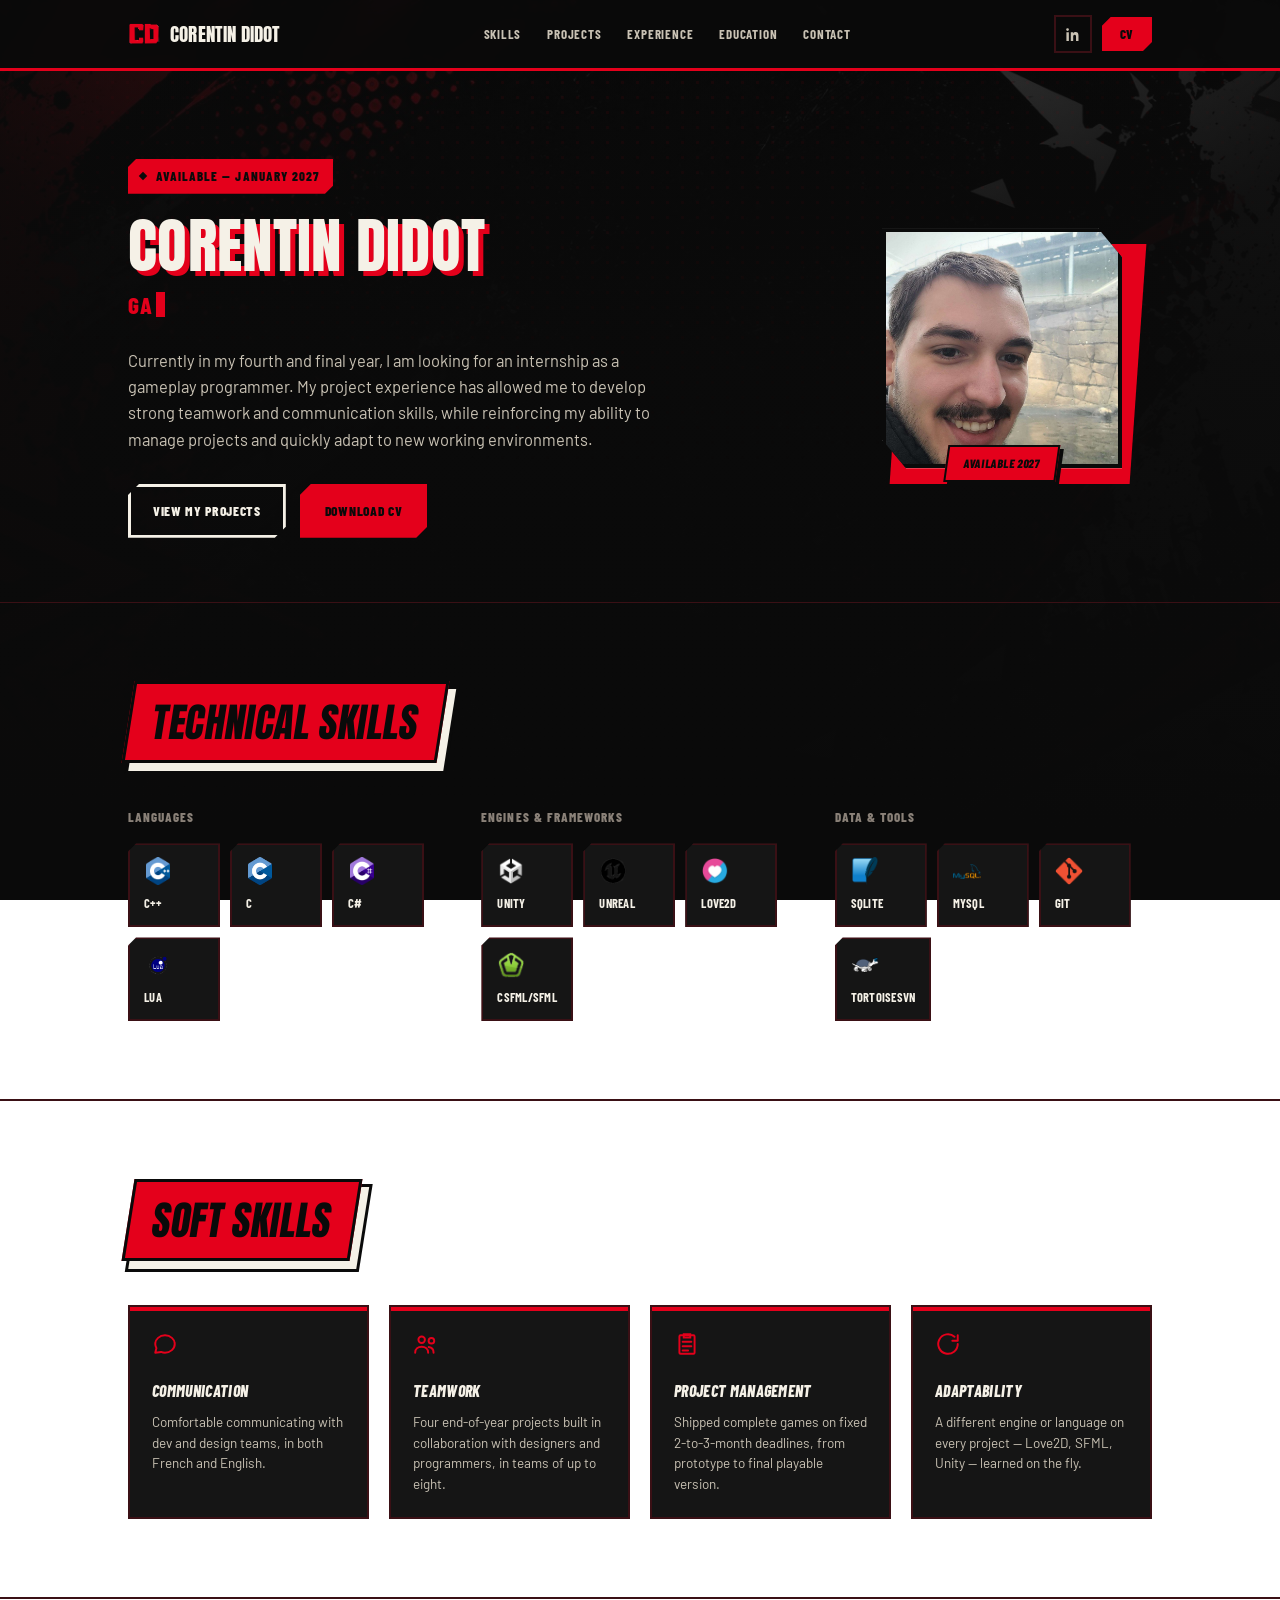
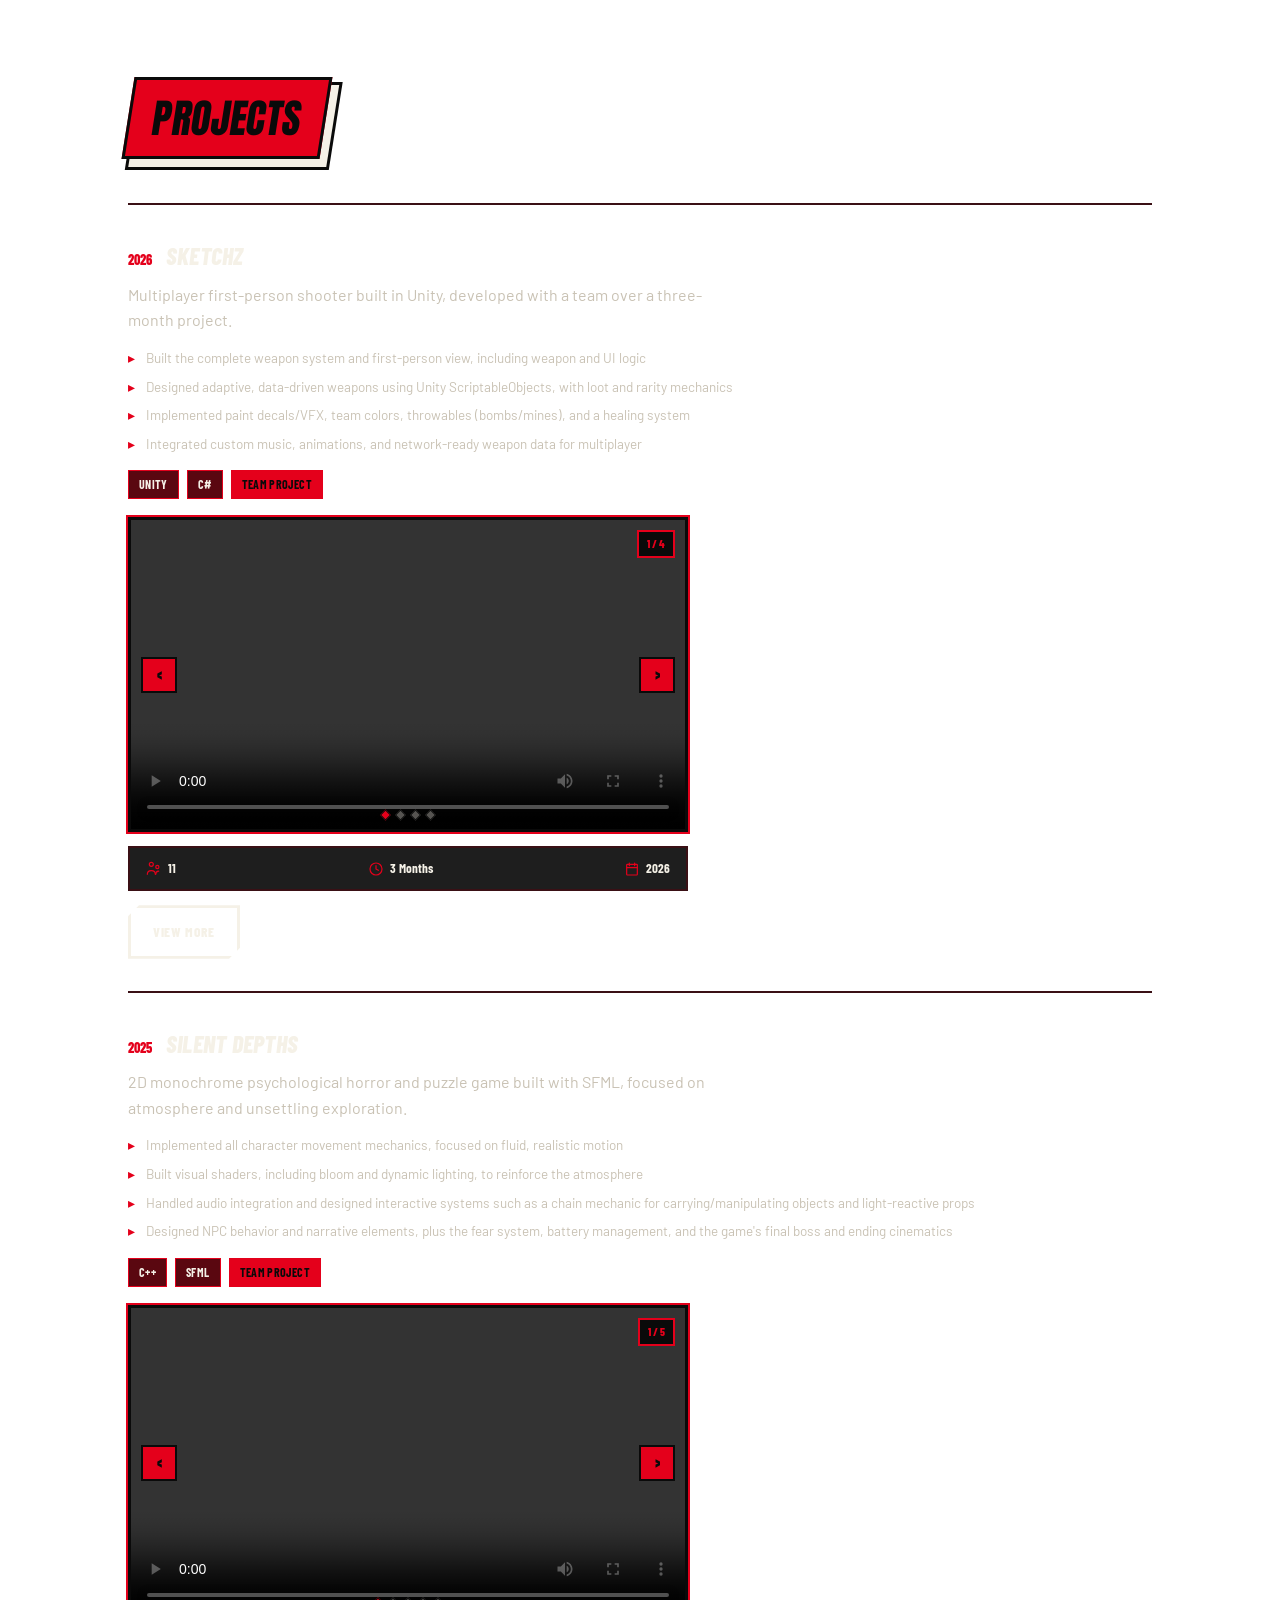
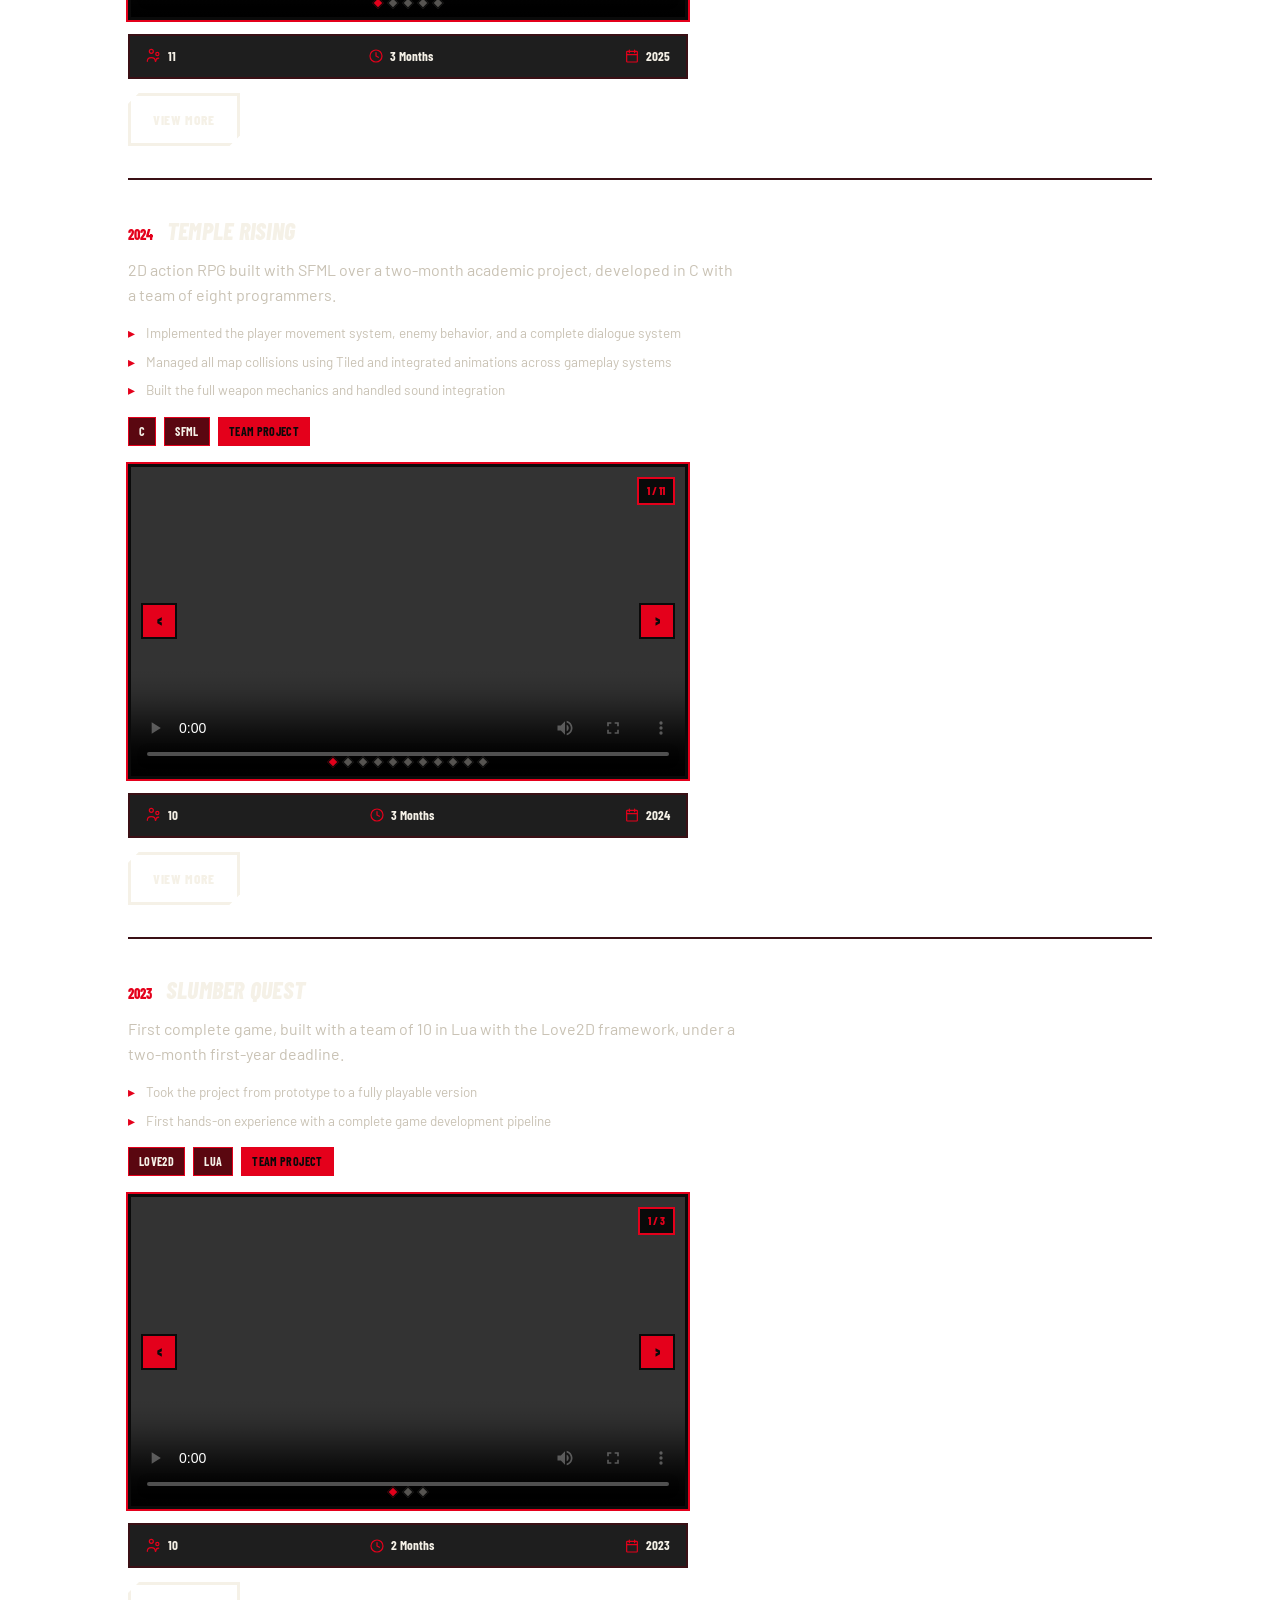
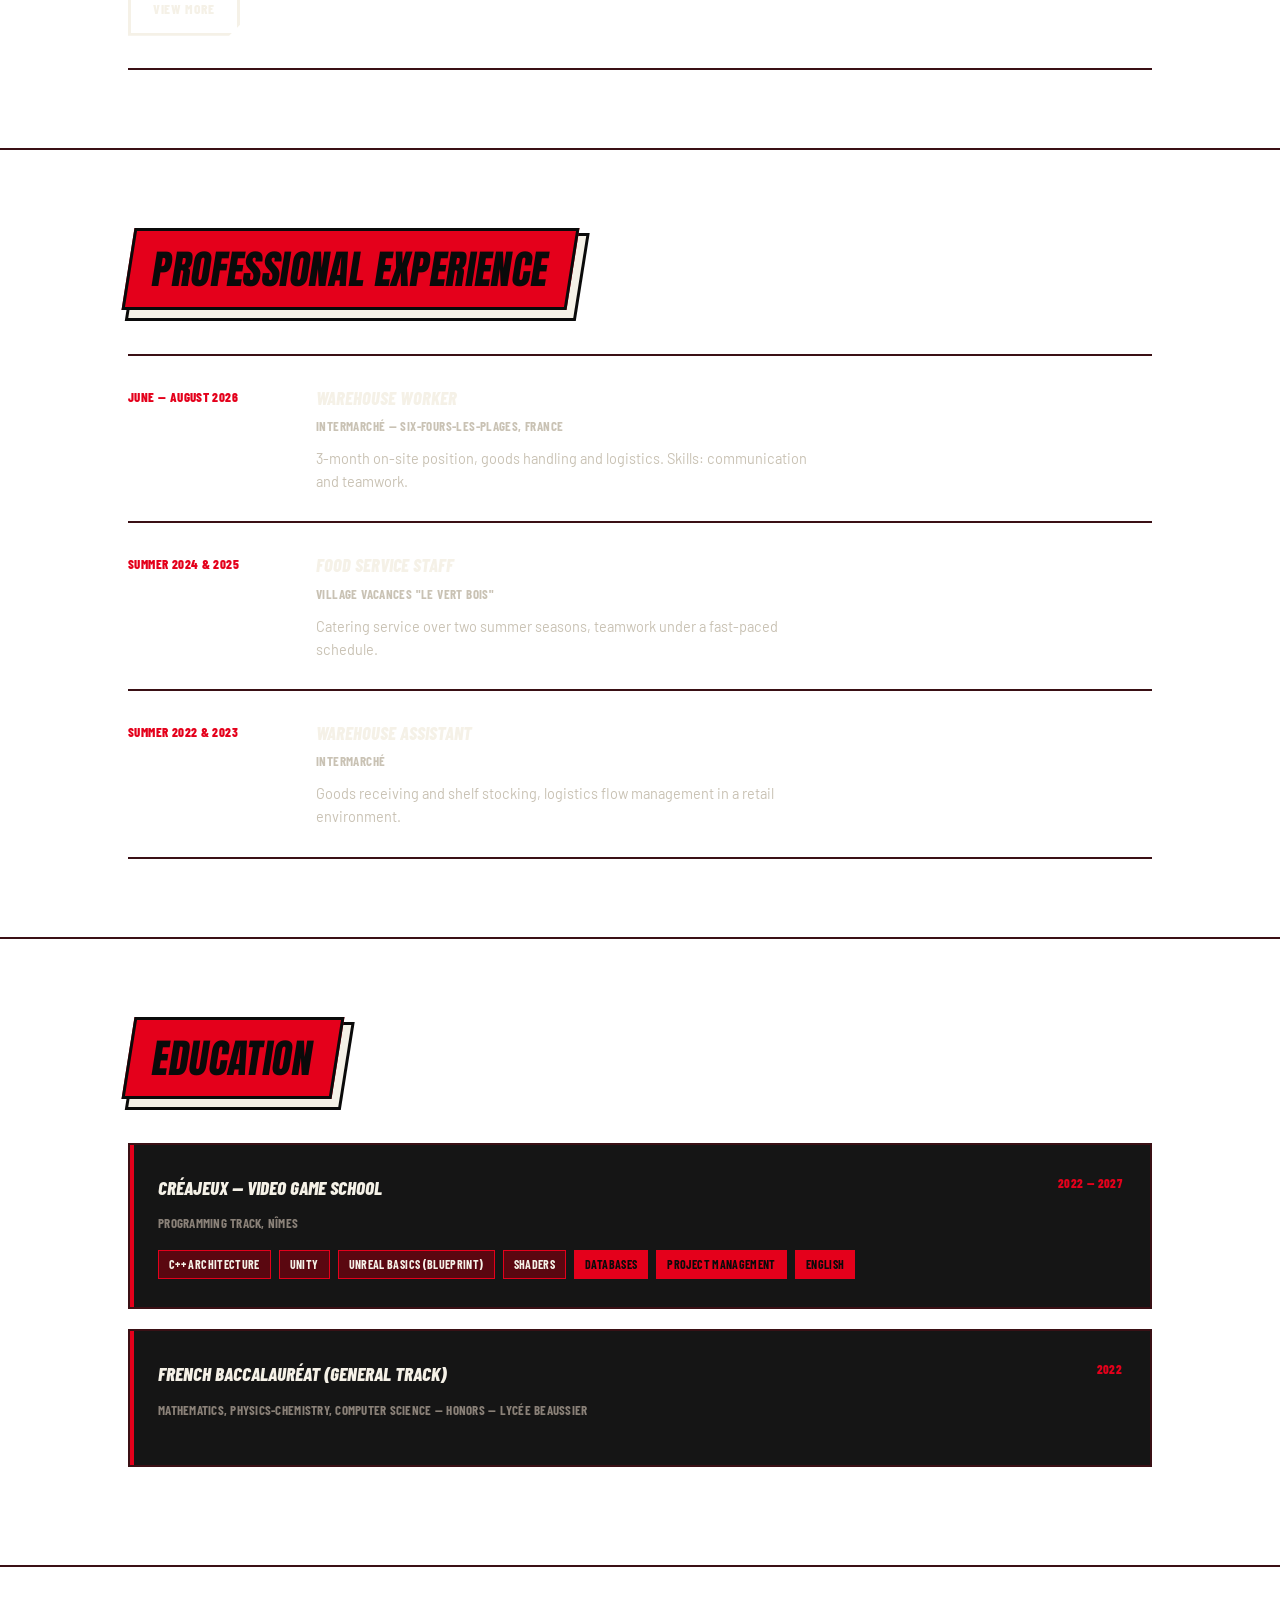
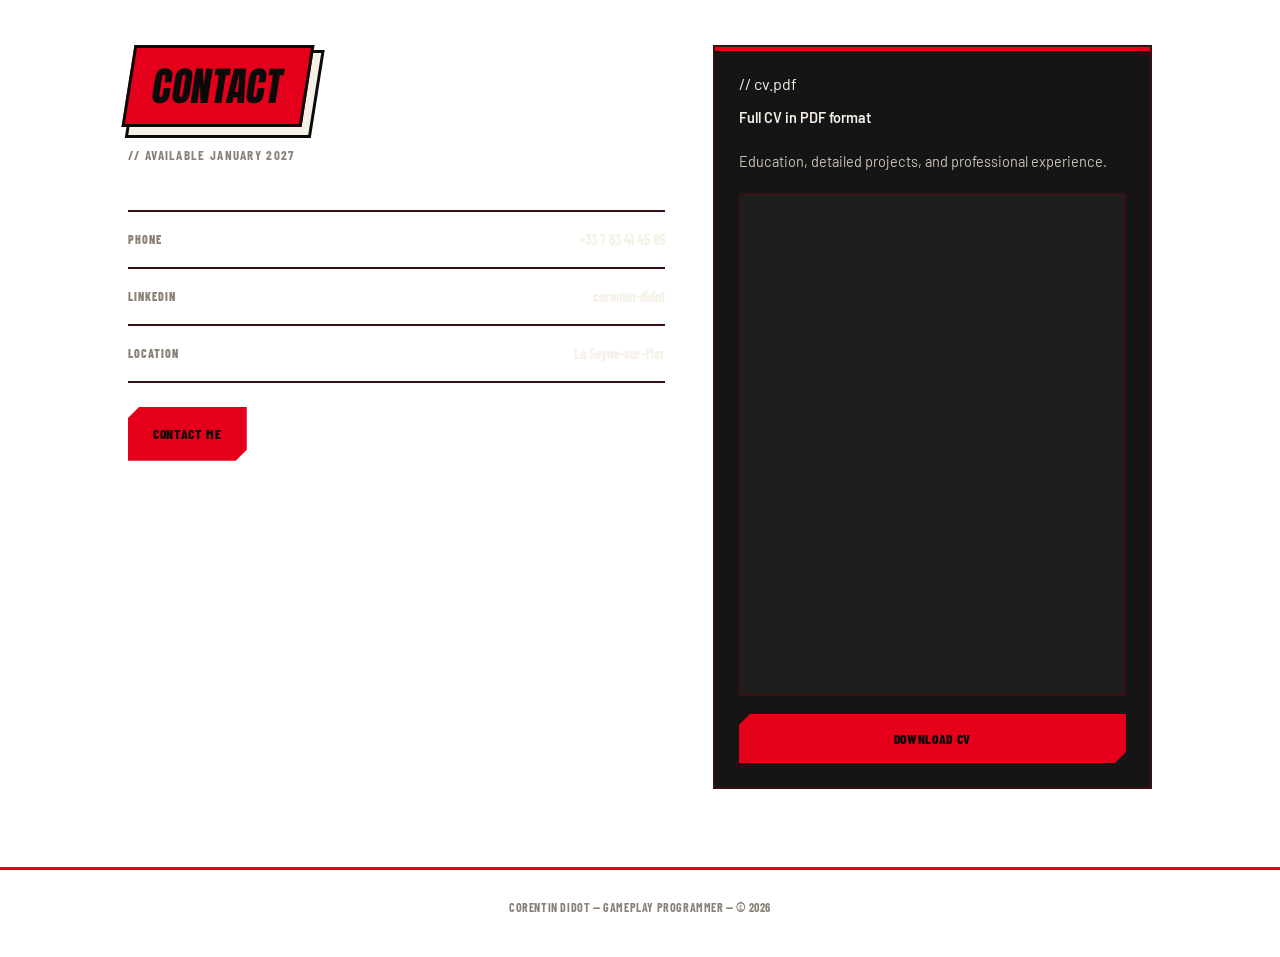
==== commit 2f5873af: "Update index.html" ====
--- a/index.html
+++ b/index.html
@@ -411,9 +411,8 @@
           <span class="ch-comment">// Available January 2027</span>
         </div>
         <ul class="contact-list" data-reveal data-reveal-delay="100">
-          <li><span class="contact-label">Website</span><a class="contact-value" href="https://didotcorentin.com" target="_blank" rel="noopener">didotcorentin.com</a></li>
-          <li><span class="contact-label">Phone</span><a class="contact-value" href="tel:+33763414585">07 63 41 45 85</a></li>
-          <li><span class="contact-label">LinkedIn</span><a class="contact-value" href="https://linkedin.com/in/corentin-didot" target="_blank" rel="noopener">/in/corentin-didot</a></li>
+          <li><span class="contact-label">Phone</span><a class="contact-value" href="tel:+33763414585">+33 7 63 41 45 85</a></li>
+          <li><span class="contact-label">LinkedIn</span><a class="contact-value" href="https://linkedin.com/in/corentin-didot" target="_blank" rel="noopener">corentin-didot</a></li>
           <li><span class="contact-label">Location</span><span class="contact-value">La Seyne-sur-Mer</span></li>
         </ul>
         <div style="margin-top:24px;">
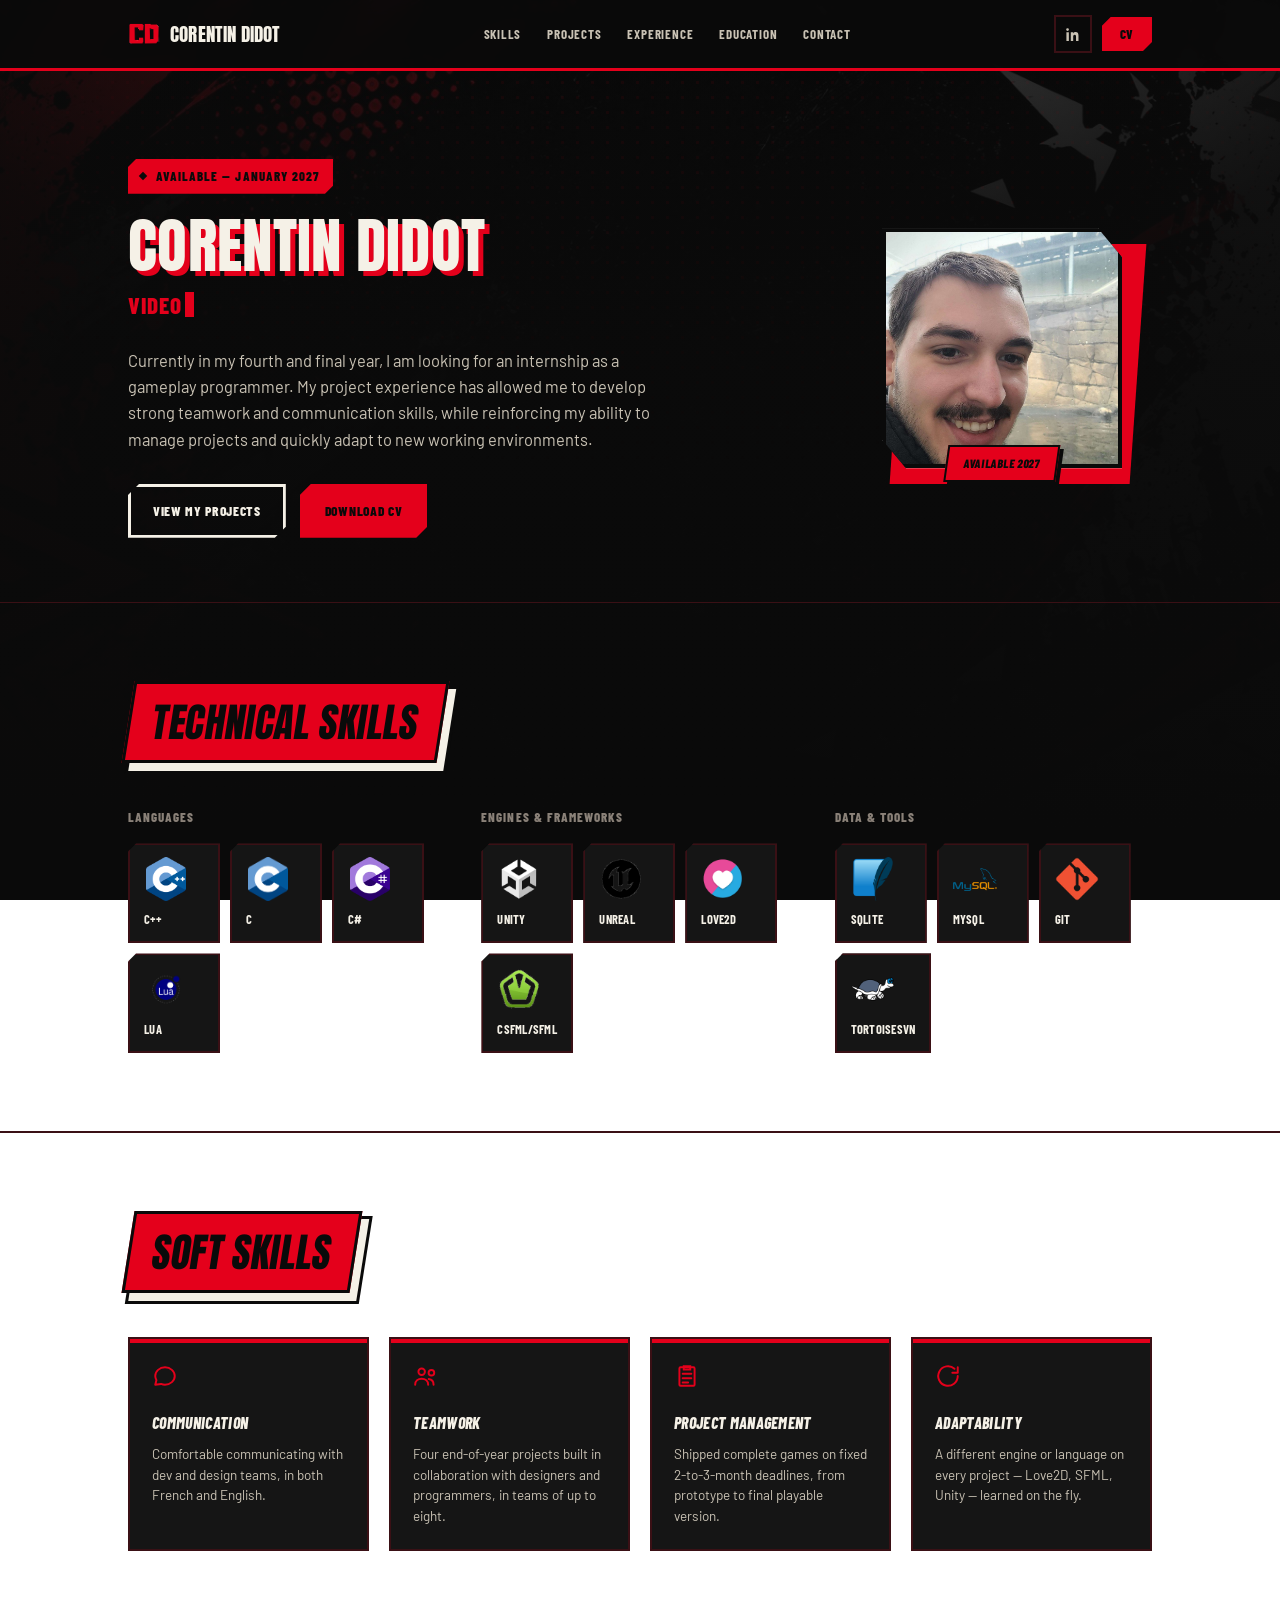
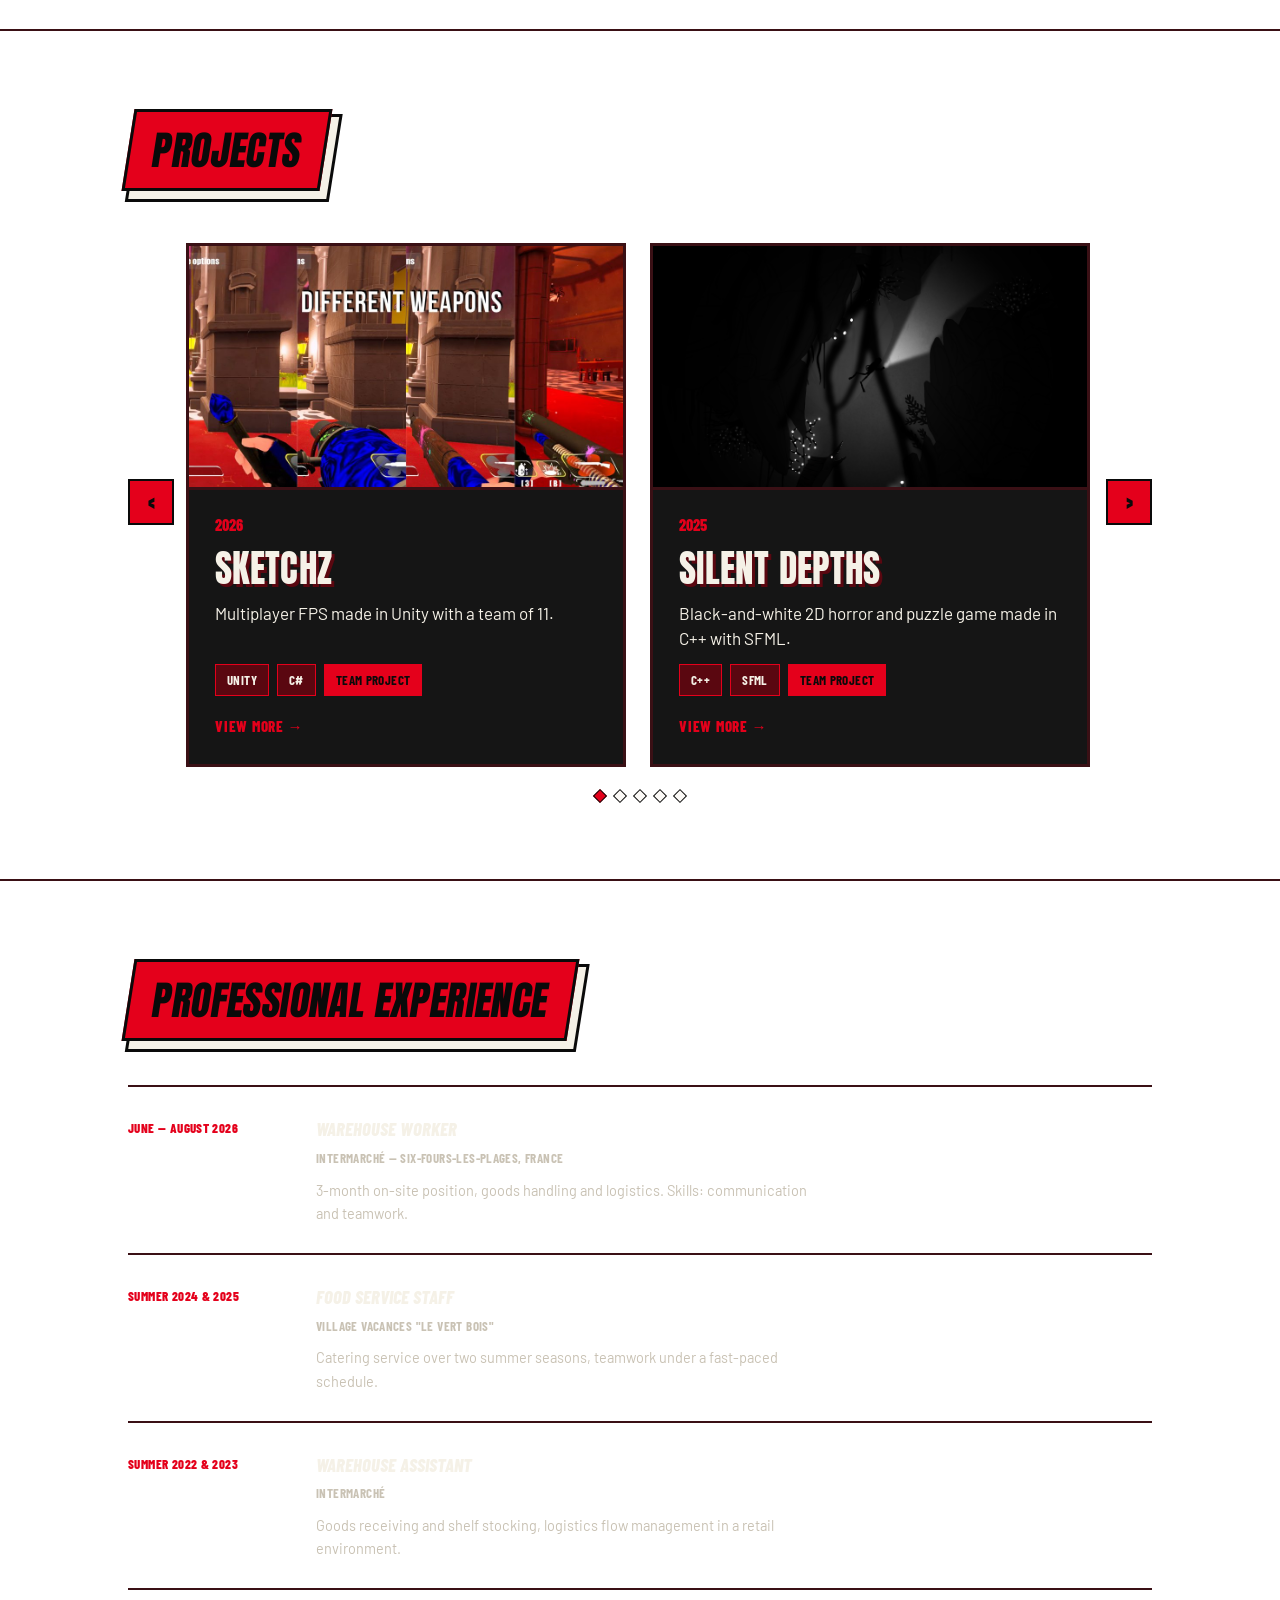
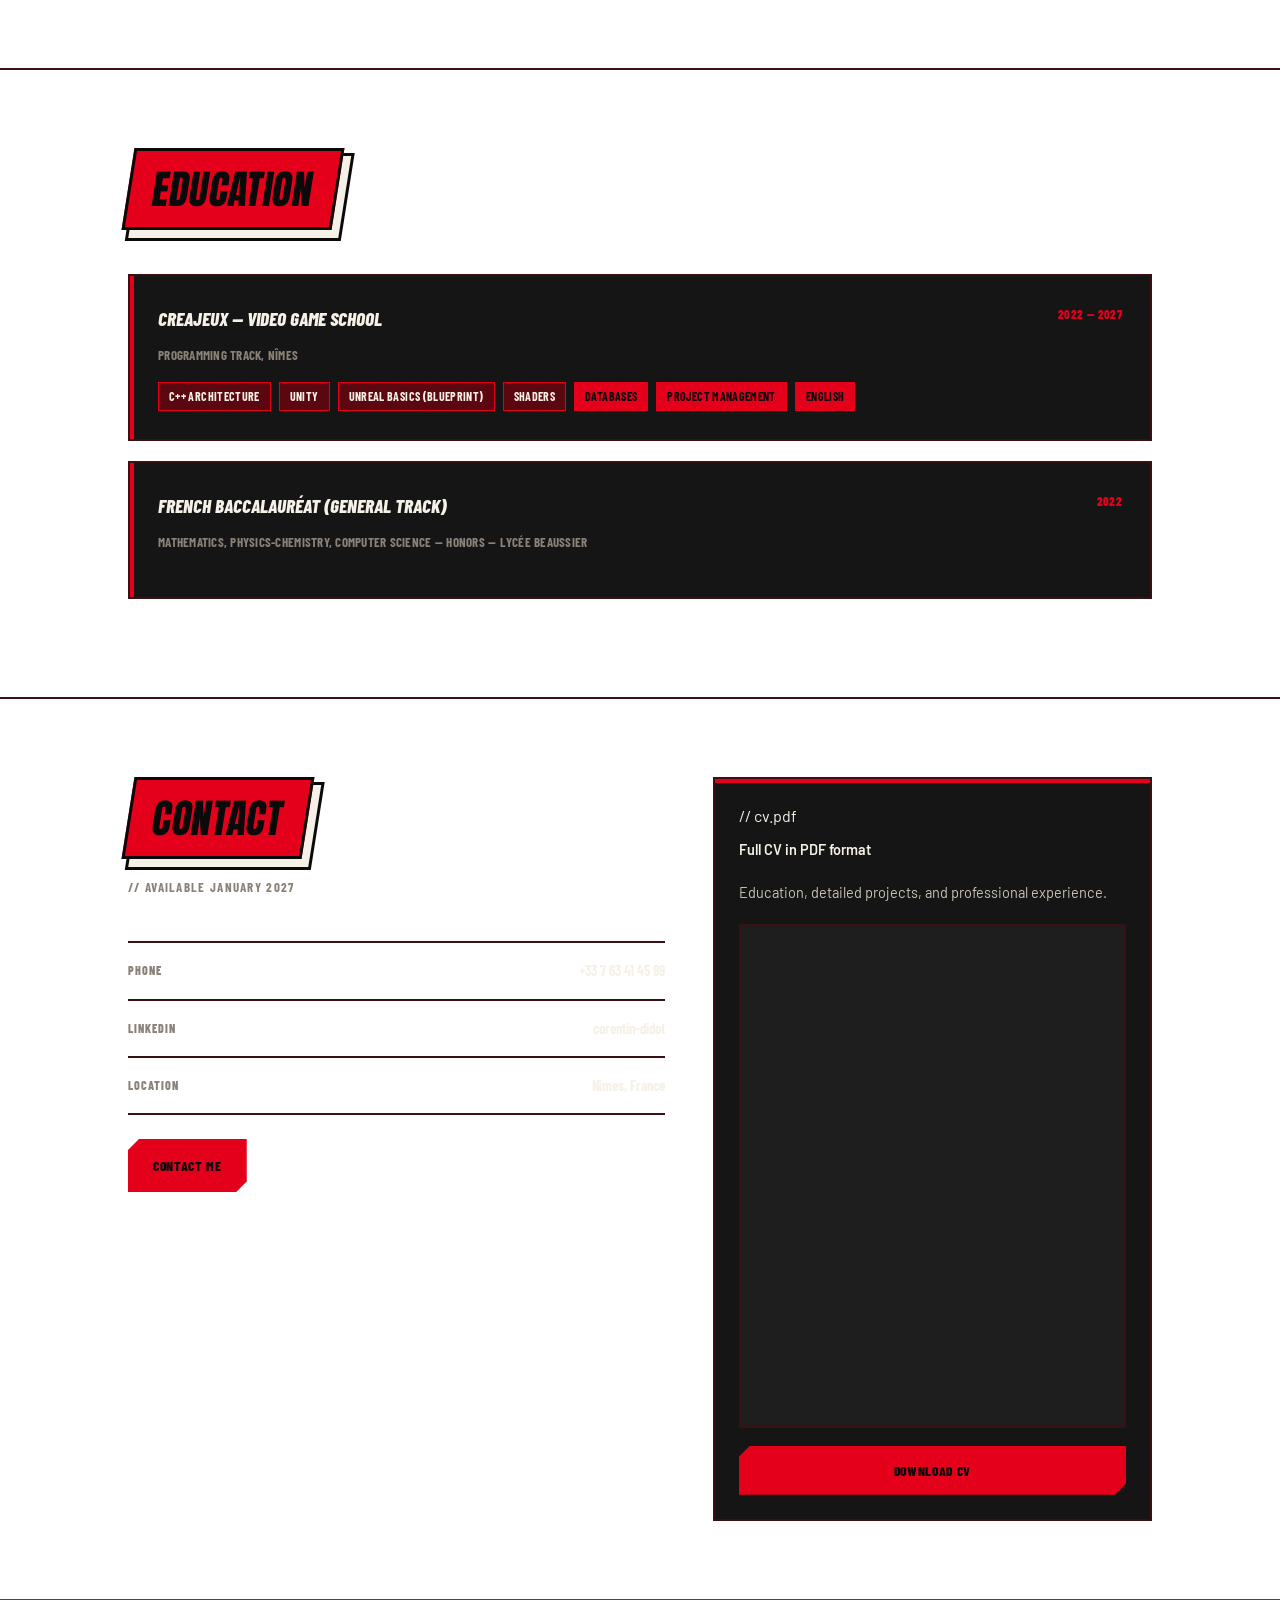
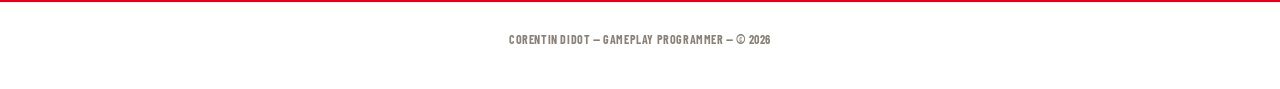
==== commit 6dca02f0: "Modification de la stucture du site + ajout de page + upgrade de la qualitée des vidéos" ====
--- a/index.html
+++ b/index.html
@@ -79,28 +79,28 @@
         <div class="stack-group" data-reveal>
           <h3>Languages</h3>
           <div class="badge-row">
-            <div class="badge teal"><span class="mono" style="background:transparent; width:28px; height:28px;"><img src="assets/icons/cpp.png" alt="C++" style="width:100%;height:100%;object-fit:contain;"></span><span class="lbl">C++</span></div>
-            <div class="badge teal"><span class="mono" style="background:transparent; width:28px; height:28px;"><img src="assets/icons/c.png" alt="C" style="width:100%;height:100%;object-fit:contain;"></span><span class="lbl">C</span></div>
-            <div class="badge teal"><span class="mono" style="background:transparent; width:28px; height:28px;"><img src="assets/icons/csharp.png" alt="C#" style="width:100%;height:100%;object-fit:contain;"></span><span class="lbl">C#</span></div>
-            <div class="badge teal"><span class="mono" style="background:transparent; width:28px; height:28px;"><img src="assets/icons/lua.png" alt="Lua" style="width:100%;height:100%;object-fit:contain;"></span><span class="lbl">Lua</span></div>
+            <div class="badge teal"><span class="mono" style="background:transparent; width:44px; height:44px;"><img src="assets/icons/cpp.png" alt="C++" style="width:100%;height:100%;object-fit:contain;"></span><span class="lbl">C++</span></div>
+            <div class="badge teal"><span class="mono" style="background:transparent; width:44px; height:44px;"><img src="assets/icons/c.png" alt="C" style="width:100%;height:100%;object-fit:contain;"></span><span class="lbl">C</span></div>
+            <div class="badge teal"><span class="mono" style="background:transparent; width:44px; height:44px;"><img src="assets/icons/csharp.png" alt="C#" style="width:100%;height:100%;object-fit:contain;"></span><span class="lbl">C#</span></div>
+            <div class="badge teal"><span class="mono" style="background:transparent; width:44px; height:44px;"><img src="assets/icons/lua.png" alt="Lua" style="width:100%;height:100%;object-fit:contain;"></span><span class="lbl">Lua</span></div>
           </div>
         </div>
         <div class="stack-group" data-reveal data-reveal-delay="100">
           <h3>Engines &amp; Frameworks</h3>
           <div class="badge-row">
-            <div class="badge teal"><span class="mono" style="background:transparent; width:28px; height:28px;"><img src="assets/icons/unity.png" alt="Unity" style="width:100%;height:100%;object-fit:contain;"></span><span class="lbl">Unity</span></div>
-            <div class="badge teal"><span class="mono" style="background:transparent; width:28px; height:28px;"><img src="assets/icons/unreal.png" alt="Unreal Engine" style="width:100%;height:100%;object-fit:contain;"></span><span class="lbl">Unreal</span></div>
-            <div class="badge teal"><span class="mono" style="background:transparent; width:28px; height:28px;"><img src="assets/icons/love2d.png" alt="Love2D" style="width:100%;height:100%;object-fit:contain;"></span><span class="lbl">Love2D</span></div>
-            <div class="badge teal"><span class="mono" style="background:transparent; width:28px; height:28px;"><img src="assets/icons/sfml.png" alt="SFML" style="width:100%;height:100%;object-fit:contain;"></span><span class="lbl">CSFML/SFML</span></div>
+            <div class="badge teal"><span class="mono" style="background:transparent; width:44px; height:44px;"><img src="assets/icons/unity.png" alt="Unity" style="width:100%;height:100%;object-fit:contain;"></span><span class="lbl">Unity</span></div>
+            <div class="badge teal"><span class="mono" style="background:transparent; width:44px; height:44px;"><img src="assets/icons/unreal.png" alt="Unreal Engine" style="width:100%;height:100%;object-fit:contain;"></span><span class="lbl">Unreal</span></div>
+            <div class="badge teal"><span class="mono" style="background:transparent; width:44px; height:44px;"><img src="assets/icons/love2d.png" alt="Love2D" style="width:100%;height:100%;object-fit:contain;"></span><span class="lbl">Love2D</span></div>
+            <div class="badge teal"><span class="mono" style="background:transparent; width:44px; height:44px;"><img src="assets/icons/sfml.png" alt="SFML" style="width:100%;height:100%;object-fit:contain;"></span><span class="lbl">CSFML/SFML</span></div>
           </div>
         </div>
         <div class="stack-group" data-reveal data-reveal-delay="200">
           <h3>Data &amp; Tools</h3>
           <div class="badge-row">
-            <div class="badge teal"><span class="mono" style="background:transparent; width:28px; height:28px;"><img src="assets/icons/sqlite.png" alt="SQLite" style="width:100%;height:100%;object-fit:contain;"></span><span class="lbl">SQLite</span></div>
-            <div class="badge teal"><span class="mono" style="background:transparent; width:28px; height:28px;"><img src="assets/icons/mysql.png" alt="MySQL" style="width:100%;height:100%;object-fit:contain;"></span><span class="lbl">MySQL</span></div>
-            <div class="badge teal"><span class="mono" style="background:transparent; width:28px; height:28px;"><img src="assets/icons/git.png" alt="Git" style="width:100%;height:100%;object-fit:contain;"></span><span class="lbl">Git</span></div>
-            <div class="badge teal"><span class="mono" style="background:transparent; width:28px; height:28px;"><img src="assets/icons/tortoisesvn.png" alt="TortoiseSVN" style="width:100%;height:100%;object-fit:contain;"></span><span class="lbl">TortoiseSVN</span></div>
+            <div class="badge teal"><span class="mono" style="background:transparent; width:44px; height:44px;"><img src="assets/icons/sqlite.png" alt="SQLite" style="width:100%;height:100%;object-fit:contain;"></span><span class="lbl">SQLite</span></div>
+            <div class="badge teal"><span class="mono" style="background:transparent; width:44px; height:44px;"><img src="assets/icons/mysql.png" alt="MySQL" style="width:100%;height:100%;object-fit:contain;"></span><span class="lbl">MySQL</span></div>
+            <div class="badge teal"><span class="mono" style="background:transparent; width:44px; height:44px;"><img src="assets/icons/git.png" alt="Git" style="width:100%;height:100%;object-fit:contain;"></span><span class="lbl">Git</span></div>
+            <div class="badge teal"><span class="mono" style="background:transparent; width:44px; height:44px;"><img src="assets/icons/tortoisesvn.png" alt="TortoiseSVN" style="width:100%;height:100%;object-fit:contain;"></span><span class="lbl">TortoiseSVN</span></div>
           </div>
         </div>
       </div>
@@ -145,191 +145,69 @@
         <span class="ch-comment">  </span>
       </div>
 
-      <article class="project" data-reveal>
-        <div class="project-head">
-          <span class="project-year">2026</span>
-          <h3 class="project-title">SKETCHZ</h3>
-        </div>
-        <p class="project-desc">Multiplayer first-person shooter built in Unity, developed with a team over a three-month project.</p>
-        <ul class="project-points">
-          <li>Built the complete weapon system and first-person view, including weapon and UI logic</li>
-          <li>Designed adaptive, data-driven weapons using Unity ScriptableObjects, with loot and rarity mechanics</li>
-          <li>Implemented paint decals/VFX, team colors, throwables (bombs/mines), and a healing system</li>
-          <li>Integrated custom music, animations, and network-ready weapon data for multiplayer</li>
-        </ul>
-        <div class="tagrow">
-          <span class="tag">Unity</span>
-          <span class="tag">C#</span>
-          <span class="tag alt">Team project</span>
-        </div>
-        <div class="media-carousel" data-carousel>
-          <div class="carousel-track">
-            <video src="assets/projects/sketchz/1.mp4" class="active" controls playsinline preload="metadata"></video>
-            <img src="assets/projects/sketchz/2.jpg" alt="SKETCHZ — weapon variety">
-            <img src="assets/projects/sketchz/3.jpg" alt="SKETCHZ — combat encounter">
-            <img src="assets/projects/sketchz/4.jpg" alt="SKETCHZ — loot pickup UI">
-          </div>
-          <button type="button" class="carousel-btn prev" aria-label="Previous">‹</button>
-          <button type="button" class="carousel-btn next" aria-label="Next">›</button>
-          <span class="carousel-count">1 / 4</span>
-          <div class="carousel-dots">
-            <button type="button" class="dot active" aria-label="Slide 1"></button>
-            <button type="button" class="dot" aria-label="Slide 2"></button>
-            <button type="button" class="dot" aria-label="Slide 3"></button>
-            <button type="button" class="dot" aria-label="Slide 4"></button>
-          </div>
-        </div>
-        <div class="project-meta">
-          <span class="project-meta-item"><svg viewBox="0 0 24 24" fill="none" stroke="currentColor" stroke-width="1.8"><path d="M8 8a3 3 0 1 0 0-6 3 3 0 0 0 0 6ZM2 20c0-3.3 2.7-5.5 6-5.5s6 2.2 6 5.5" stroke-linecap="round"/><circle cx="17" cy="9" r="2.4"/><path d="M14.6 20c0-2.6 1.8-4.5 4.4-4.7" stroke-linecap="round"/></svg>11</span>
-          <span class="project-meta-item"><svg viewBox="0 0 24 24" fill="none" stroke="currentColor" stroke-width="1.8"><circle cx="12" cy="12" r="9"/><path d="M12 7v5l3.5 2" stroke-linecap="round" stroke-linejoin="round"/></svg>3 Months</span>
-          <span class="project-meta-item"><svg viewBox="0 0 24 24" fill="none" stroke="currentColor" stroke-width="1.8"><rect x="4" y="5" width="16" height="16" rx="1"/><path d="M8 3v4M16 3v4M4 10h16" stroke-linecap="round"/></svg>2026</span>
-        </div>
-        <div style="margin-top:14px;">
-          <a href="project-sketchz.html" class="btn">View More</a>
-        </div>
-      </article>
-
-      <article class="project" data-reveal>
-        <div class="project-head">
-          <span class="project-year">2025</span>
-          <h3 class="project-title">Silent Depths</h3>
-        </div>
-        <p class="project-desc">2D monochrome psychological horror and puzzle game built with SFML, focused on atmosphere and unsettling exploration.</p>
-        <ul class="project-points">
-          <li>Implemented all character movement mechanics, focused on fluid, realistic motion</li>
-          <li>Built visual shaders, including bloom and dynamic lighting, to reinforce the atmosphere</li>
-          <li>Handled audio integration and designed interactive systems such as a chain mechanic for carrying/manipulating objects and light-reactive props</li>
-          <li>Designed NPC behavior and narrative elements, plus the fear system, battery management, and the game's final boss and ending cinematics</li>
-        </ul>
-        <div class="tagrow">
-          <span class="tag">C++</span>
-          <span class="tag">SFML</span>
-          <span class="tag alt">Team project</span>
-        </div>
-        <div class="media-carousel" data-carousel>
-          <div class="carousel-track">
-            <video src="assets/projects/silent-depths/1.mp4" class="active" controls playsinline preload="metadata"></video>
-            <img src="assets/projects/silent-depths/2.png" alt="Silent Depths — diver lighting hanging roots">
-            <img src="assets/projects/silent-depths/3.png" alt="Silent Depths — resting near a glowing outcrop">
-            <img src="assets/projects/silent-depths/4.png" alt="Silent Depths — bioluminescent cave passage">
-            <img src="assets/projects/silent-depths/5.png" alt="Silent Depths — hiding among the algae">
-          </div>
-          <button type="button" class="carousel-btn prev" aria-label="Previous">‹</button>
-          <button type="button" class="carousel-btn next" aria-label="Next">›</button>
-          <span class="carousel-count">1 / 5</span>
-          <div class="carousel-dots">
-            <button type="button" class="dot active" aria-label="Slide 1"></button>
-            <button type="button" class="dot" aria-label="Slide 2"></button>
-            <button type="button" class="dot" aria-label="Slide 3"></button>
-            <button type="button" class="dot" aria-label="Slide 4"></button>
-            <button type="button" class="dot" aria-label="Slide 5"></button>
-          </div>
-        </div>
-        <div class="project-meta">
-          <span class="project-meta-item"><svg viewBox="0 0 24 24" fill="none" stroke="currentColor" stroke-width="1.8"><path d="M8 8a3 3 0 1 0 0-6 3 3 0 0 0 0 6ZM2 20c0-3.3 2.7-5.5 6-5.5s6 2.2 6 5.5" stroke-linecap="round"/><circle cx="17" cy="9" r="2.4"/><path d="M14.6 20c0-2.6 1.8-4.5 4.4-4.7" stroke-linecap="round"/></svg>11</span>
-          <span class="project-meta-item"><svg viewBox="0 0 24 24" fill="none" stroke="currentColor" stroke-width="1.8"><circle cx="12" cy="12" r="9"/><path d="M12 7v5l3.5 2" stroke-linecap="round" stroke-linejoin="round"/></svg>3 Months</span>
-          <span class="project-meta-item"><svg viewBox="0 0 24 24" fill="none" stroke="currentColor" stroke-width="1.8"><rect x="4" y="5" width="16" height="16" rx="1"/><path d="M8 3v4M16 3v4M4 10h16" stroke-linecap="round"/></svg>2025</span>
-        </div>
-        <div style="margin-top:14px;">
-          <a href="project-silent-depths.html" class="btn">View More</a>
-        </div>
-      </article>
-      <article class="project" data-reveal>
-        <div class="project-head">
-          <span class="project-year">2024</span>
-          <h3 class="project-title">Temple Rising</h3>
-        </div>
-        <p class="project-desc">2D action RPG built with SFML over a two-month academic project, developed in C with a team of eight programmers.</p>
-        <ul class="project-points">
-          <li>Implemented the player movement system, enemy behavior, and a complete dialogue system</li>
-          <li>Managed all map collisions using Tiled and integrated animations across gameplay systems</li>
-          <li>Built the full weapon mechanics and handled sound integration</li>
-        </ul>
-        <div class="tagrow">
-          <span class="tag">C</span>
-          <span class="tag">SFML</span>
-          <span class="tag alt">Team project</span>
-        </div>
-        <div class="media-carousel" data-carousel>
-          <div class="carousel-track">
-            <video src="assets/projects/temple-rising/1.mp4" class="active" controls playsinline preload="metadata"></video>
-            <img src="assets/projects/temple-rising/2.jpg" alt="Temple Rising — title screen">
-            <img src="assets/projects/temple-rising/3.jpg" alt="Temple Rising — intro journal">
-            <img src="assets/projects/temple-rising/4.jpg" alt="Temple Rising — temple entrance">
-            <img src="assets/projects/temple-rising/5.jpg" alt="Temple Rising — jungle exploration">
-            <img src="assets/projects/temple-rising/6.jpg" alt="Temple Rising — jungle clearing">
-            <img src="assets/projects/temple-rising/7.jpg" alt="Temple Rising — dungeon corridor">
-            <img src="assets/projects/temple-rising/8.jpg" alt="Temple Rising — dungeon portal door">
-            <img src="assets/projects/temple-rising/9.jpg" alt="Temple Rising — dungeon enemies">
-            <img src="assets/projects/temple-rising/10.jpg" alt="Temple Rising — locked gate room">
-            <img src="assets/projects/temple-rising/11.jpg" alt="Temple Rising — boss encounter">
-          </div>
-          <button type="button" class="carousel-btn prev" aria-label="Previous">‹</button>
-          <button type="button" class="carousel-btn next" aria-label="Next">›</button>
-          <span class="carousel-count">1 / 11</span>
-          <div class="carousel-dots">
-            <button type="button" class="dot active" aria-label="Slide 1"></button>
-            <button type="button" class="dot" aria-label="Slide 2"></button>
-            <button type="button" class="dot" aria-label="Slide 3"></button>
-            <button type="button" class="dot" aria-label="Slide 4"></button>
-            <button type="button" class="dot" aria-label="Slide 5"></button>
-            <button type="button" class="dot" aria-label="Slide 6"></button>
-            <button type="button" class="dot" aria-label="Slide 7"></button>
-            <button type="button" class="dot" aria-label="Slide 8"></button>
-            <button type="button" class="dot" aria-label="Slide 9"></button>
-            <button type="button" class="dot" aria-label="Slide 10"></button>
-            <button type="button" class="dot" aria-label="Slide 11"></button>
-          </div>
-        </div>
-        <div class="project-meta">
-          <span class="project-meta-item"><svg viewBox="0 0 24 24" fill="none" stroke="currentColor" stroke-width="1.8"><path d="M8 8a3 3 0 1 0 0-6 3 3 0 0 0 0 6ZM2 20c0-3.3 2.7-5.5 6-5.5s6 2.2 6 5.5" stroke-linecap="round"/><circle cx="17" cy="9" r="2.4"/><path d="M14.6 20c0-2.6 1.8-4.5 4.4-4.7" stroke-linecap="round"/></svg>10</span>
-          <span class="project-meta-item"><svg viewBox="0 0 24 24" fill="none" stroke="currentColor" stroke-width="1.8"><circle cx="12" cy="12" r="9"/><path d="M12 7v5l3.5 2" stroke-linecap="round" stroke-linejoin="round"/></svg>3 Months</span>
-          <span class="project-meta-item"><svg viewBox="0 0 24 24" fill="none" stroke="currentColor" stroke-width="1.8"><rect x="4" y="5" width="16" height="16" rx="1"/><path d="M8 3v4M16 3v4M4 10h16" stroke-linecap="round"/></svg>2024</span>
-        </div>
-        <div style="margin-top:14px;">
-          <a href="project-temple-rising.html" class="btn">View More</a>
-        </div>
-      </article>
-
-      <article class="project" data-reveal>
-        <div class="project-head">
-          <span class="project-year">2023</span>
-          <h3 class="project-title">Slumber Quest</h3>
-        </div>
-        <p class="project-desc">First complete game, built with a team of 10 in Lua with the Love2D framework, under a two-month first-year deadline.</p>
-        <ul class="project-points">
-          <li>Took the project from prototype to a fully playable version</li>
-          <li>First hands-on experience with a complete game development pipeline</li>
-        </ul>
-        <div class="tagrow">
-          <span class="tag">Love2D</span>
-          <span class="tag">Lua</span>
-          <span class="tag alt">Team project</span>
-        </div>
-        <div class="media-carousel" data-carousel>
-          <div class="carousel-track">
-            <video src="assets/projects/slumber-quest/1.mp4" class="active" controls playsinline preload="metadata"></video>
-            <img src="assets/projects/slumber-quest/2.png" alt="Slumber Quest — forest battle">
-            <img src="assets/projects/slumber-quest/3.png" alt="Slumber Quest — shop and igloo">
-          </div>
-          <button type="button" class="carousel-btn prev" aria-label="Previous">‹</button>
-          <button type="button" class="carousel-btn next" aria-label="Next">›</button>
-          <span class="carousel-count">1 / 3</span>
-          <div class="carousel-dots">
-            <button type="button" class="dot active" aria-label="Slide 1"></button>
-            <button type="button" class="dot" aria-label="Slide 2"></button>
-            <button type="button" class="dot" aria-label="Slide 3"></button>
-          </div>
-        </div>
-        <div class="project-meta">
-          <span class="project-meta-item"><svg viewBox="0 0 24 24" fill="none" stroke="currentColor" stroke-width="1.8"><path d="M8 8a3 3 0 1 0 0-6 3 3 0 0 0 0 6ZM2 20c0-3.3 2.7-5.5 6-5.5s6 2.2 6 5.5" stroke-linecap="round"/><circle cx="17" cy="9" r="2.4"/><path d="M14.6 20c0-2.6 1.8-4.5 4.4-4.7" stroke-linecap="round"/></svg>10</span>
-          <span class="project-meta-item"><svg viewBox="0 0 24 24" fill="none" stroke="currentColor" stroke-width="1.8"><circle cx="12" cy="12" r="9"/><path d="M12 7v5l3.5 2" stroke-linecap="round" stroke-linejoin="round"/></svg>2 Months</span>
-          <span class="project-meta-item"><svg viewBox="0 0 24 24" fill="none" stroke="currentColor" stroke-width="1.8"><rect x="4" y="5" width="16" height="16" rx="1"/><path d="M8 3v4M16 3v4M4 10h16" stroke-linecap="round"/></svg>2023</span>
-        </div>
-        <div style="margin-top:14px;">
-          <a href="project-slumber-quest.html" class="btn">View More</a>
-        </div>
-      </article>
+      <div class="project-slider" data-reveal>
+        <button type="button" class="slider-btn prev" aria-label="Previous projects">‹</button>
+        <div class="slider-track" tabindex="0">
+        <a href="project-sketchz.html" class="project-card">
+          <img class="project-card-thumb" src="assets/projects/sketchz/2.jpg" alt="SKETCHZ preview" loading="lazy">
+          <span class="project-card-body">
+            <span class="project-year">2026</span>
+            <span class="project-card-title">SKETCHZ</span>
+            <span class="project-card-desc">Multiplayer FPS made in Unity with a team of 11.</span>
+            <span class="tagrow"><span class="tag">Unity</span><span class="tag">C#</span><span class="tag alt">Team project</span></span>
+            <span class="project-card-more">View More →</span>
+          </span>
+        </a>
+        <a href="project-silent-depths.html" class="project-card">
+          <img class="project-card-thumb" src="assets/projects/silent-depths/2.png" alt="Silent Depths preview" loading="lazy">
+          <span class="project-card-body">
+            <span class="project-year">2025</span>
+            <span class="project-card-title">Silent Depths</span>
+            <span class="project-card-desc">Black-and-white 2D horror and puzzle game made in C++ with SFML.</span>
+            <span class="tagrow"><span class="tag">C++</span><span class="tag">SFML</span><span class="tag alt">Team project</span></span>
+            <span class="project-card-more">View More →</span>
+          </span>
+        </a>
+        <a href="project-temple-rising.html" class="project-card">
+          <img class="project-card-thumb" src="assets/projects/temple-rising/2.jpg" alt="Temple Rising preview" loading="lazy">
+          <span class="project-card-body">
+            <span class="project-year">2024</span>
+            <span class="project-card-title">Temple Rising</span>
+            <span class="project-card-desc">Top-down RPG and puzzle hybrid made in C with CSFML.</span>
+            <span class="tagrow"><span class="tag">C</span><span class="tag">CSFML</span><span class="tag alt">Team project</span></span>
+            <span class="project-card-more">View More →</span>
+          </span>
+        </a>
+        <a href="project-slumber-quest.html" class="project-card">
+          <img class="project-card-thumb" src="assets/projects/slumber-quest/2.png" alt="Slumber Quest preview" loading="lazy">
+          <span class="project-card-body">
+            <span class="project-year">2023</span>
+            <span class="project-card-title">Slumber Quest</span>
+            <span class="project-card-desc">Turn-based adventure game, my first complete game, made in Lua with Love2D.</span>
+            <span class="tagrow"><span class="tag">Love2D</span><span class="tag">Lua</span><span class="tag alt">Team project</span></span>
+            <span class="project-card-more">View More →</span>
+          </span>
+        </a>
+        <a href="project-ridiculus-cartonus.html" class="project-card">
+          <img class="project-card-thumb" src="assets/projects/ridiculus-cartonus/2.jpg" alt="Ridiculus Cartonus preview" loading="lazy" style="object-fit:contain;">
+          <span class="project-card-body">
+            <span class="project-year">2022</span>
+            <span class="project-card-title">Ridiculus Cartonus</span>
+            <span class="project-card-desc">Text RPG in Python — national winner of the Prix de la mixité, Trophées NSI 2022.</span>
+            <span class="tagrow"><span class="tag">Python</span><span class="tag">OOP</span><span class="tag alt">Team project</span></span>
+            <span class="project-card-more">View More →</span>
+          </span>
+        </a>
+        </div>
+        <button type="button" class="slider-btn next" aria-label="Next projects">›</button>
+        <div class="slider-dots">
+          <button type="button" class="dot" aria-label="Project 1"></button>
+          <button type="button" class="dot" aria-label="Project 2"></button>
+          <button type="button" class="dot" aria-label="Project 3"></button>
+          <button type="button" class="dot" aria-label="Project 4"></button>
+          <button type="button" class="dot" aria-label="Project 5"></button>
+        </div>
+      </div>
     </div>
   </section>
 
@@ -378,7 +256,7 @@
 
       <div class="edu-card" data-reveal>
         <div class="edu-top">
-          <h3 class="edu-title">Créajeux — Video Game School</h3>
+          <h3 class="edu-title">Creajeux — Video Game School</h3>
           <span class="edu-date">2022 — 2027</span>
         </div>
         <p class="edu-sub">Programming track, Nîmes</p>
@@ -411,9 +289,9 @@
           <span class="ch-comment">// Available January 2027</span>
         </div>
         <ul class="contact-list" data-reveal data-reveal-delay="100">
-          <li><span class="contact-label">Phone</span><a class="contact-value" href="tel:+33763414585">+33 7 63 41 45 85</a></li>
+          <li><span class="contact-label">Phone</span><a class="contact-value" href="tel:+33763414585">+33 7 63 41 45 89</a></li>
           <li><span class="contact-label">LinkedIn</span><a class="contact-value" href="https://linkedin.com/in/corentin-didot" target="_blank" rel="noopener">corentin-didot</a></li>
-          <li><span class="contact-label">Location</span><span class="contact-value">La Seyne-sur-Mer</span></li>
+          <li><span class="contact-label">Location</span><span class="contact-value">Nîmes, France</span></li>
         </ul>
         <div style="margin-top:24px;">
           <a href="mailto:didotcorentin@hotmail.com?subject=Portfolio%20contact" class="btn btn-primary">Contact Me</a>
@@ -478,33 +356,51 @@
   }
   downloadBtns.forEach(function(btn){ if(btn) btn.addEventListener('click', doDownload); });
 
-  // --- media carousels (arrow / dot navigation) ---
-  document.querySelectorAll('[data-carousel]').forEach(function(carousel){
-    var slides = Array.prototype.slice.call(carousel.querySelectorAll('.carousel-track > *'));
-    var dots = Array.prototype.slice.call(carousel.querySelectorAll('.dot'));
-    var counter = carousel.querySelector('.carousel-count');
-    var prevBtn = carousel.querySelector('.carousel-btn.prev');
-    var nextBtn = carousel.querySelector('.carousel-btn.next');
-    var index = 0;
-
-    function show(i){
-      index = (i + slides.length) % slides.length;
-      slides.forEach(function(s, si){ s.classList.toggle('active', si === index); });
+  // --- project card slider (arrows / dots / swipe) ---
+  document.querySelectorAll('.project-slider').forEach(function(slider){
+    var track = slider.querySelector('.slider-track');
+    var cards = Array.prototype.slice.call(track.querySelectorAll('.project-card'));
+    var dots = Array.prototype.slice.call(slider.querySelectorAll('.slider-dots .dot'));
+    var prevBtn = slider.querySelector('.slider-btn.prev');
+    var nextBtn = slider.querySelector('.slider-btn.next');
+    var behavior = reduced ? 'auto' : 'smooth';
+
+    function step(){
+      if(cards.length < 2) return track.clientWidth;
+      return cards[1].offsetLeft - cards[0].offsetLeft;
+    }
+    function goTo(i){
+      i = Math.max(0, Math.min(cards.length - 1, i));
+      track.scrollTo({ left: cards[i].offsetLeft - cards[0].offsetLeft, behavior: behavior });
+    }
+    function atStart(){ return track.scrollLeft <= 2; }
+    function atEnd(){ return track.scrollLeft + track.clientWidth >= track.scrollWidth - 2; }
+    // loops: next at the end goes back to the first card, prev at the start jumps to the last
+    function move(dir){
+      if(dir > 0 && atEnd()){ track.scrollTo({ left: 0, behavior: behavior }); return; }
+      if(dir < 0 && atStart()){ track.scrollTo({ left: track.scrollWidth, behavior: behavior }); return; }
+      track.scrollBy({ left: dir * step(), behavior: behavior });
+    }
+    function update(){
+      var index = Math.round(track.scrollLeft / step());
+      if(atEnd()) index = cards.length - 1;
       dots.forEach(function(d, di){ d.classList.toggle('active', di === index); });
-      if(counter) counter.textContent = (index + 1) + ' / ' + slides.length;
     }
 
-    if(prevBtn) prevBtn.addEventListener('click', function(){ show(index - 1); });
-    if(nextBtn) nextBtn.addEventListener('click', function(){ show(index + 1); });
-    dots.forEach(function(d, di){ d.addEventListener('click', function(){ show(di); }); });
-
-    if(slides.length > 1){
-      carousel.tabIndex = 0;
-      carousel.addEventListener('keydown', function(e){
-        if(e.key === 'ArrowLeft'){ show(index - 1); }
-        if(e.key === 'ArrowRight'){ show(index + 1); }
-      });
-    }
+    if(prevBtn) prevBtn.addEventListener('click', function(){ move(-1); });
+    if(nextBtn) nextBtn.addEventListener('click', function(){ move(1); });
+    dots.forEach(function(d, di){ d.addEventListener('click', function(){ goTo(di); }); });
+    track.addEventListener('keydown', function(e){
+      if(e.key === 'ArrowLeft'){ e.preventDefault(); move(-1); }
+      if(e.key === 'ArrowRight'){ e.preventDefault(); move(1); }
+    });
+
+    var ticking = false;
+    track.addEventListener('scroll', function(){
+      if(!ticking){ requestAnimationFrame(function(){ update(); ticking = false; }); ticking = true; }
+    }, { passive: true });
+    window.addEventListener('resize', update);
+    update();
   });
 })();
 </script>
--- a/assets/styles.css
+++ b/assets/styles.css
@@ -229,10 +229,50 @@
 .exp-desc{ color: var(--paper-dim); font-size: 14.5px; margin: 0; max-width: 62ch; }
 
 /* ---------- projects ---------- */
-.project{ padding: 32px 0; border-top: 2px solid var(--line); position: relative; }
-.project:last-child{ border-bottom: 2px solid var(--line); }
-.project::before{ content:""; position:absolute; left:-28px; top:0; bottom:0; width:4px; background: transparent; transition: background .15s ease; }
-.project:hover::before, .project:focus-within::before{ background: var(--amber); }
+/* --- project card slider (home page) --- */
+.project-slider{ position: relative; padding: 0 58px; }
+.slider-track{
+  display:flex; gap: 24px; overflow-x: auto; scroll-snap-type: x mandatory; scroll-behavior: smooth;
+  padding: 8px 2px 14px; scrollbar-width: none; -webkit-overflow-scrolling: touch;
+}
+.slider-track::-webkit-scrollbar{ display:none; }
+.slider-track:focus-visible{ outline: 2px solid var(--amber); outline-offset: 4px; }
+.project-card{
+  flex: 0 0 calc((100% - 24px) / 2); scroll-snap-align: start;
+  display:flex; flex-direction:column; text-decoration:none; overflow:hidden;
+  background: var(--panel); border: 3px solid var(--line);
+  transition: border-color .15s ease, background .15s ease, transform .15s ease;
+}
+.project-card:hover, .project-card:focus-visible{ border-color: var(--amber); background: var(--panel-2); transform: translateY(-4px); }
+.project-card-thumb{ width:100%; aspect-ratio: 16/9; object-fit: cover; display:block; background: var(--panel-2); border-bottom: 3px solid var(--line); transition: border-color .15s ease; }
+.project-card:hover .project-card-thumb, .project-card:focus-visible .project-card-thumb{ border-bottom-color: var(--amber); }
+.project-card-body{ display:flex; flex-direction:column; gap: 12px; padding: 22px 26px 26px; flex: 1; }
+.project-card .project-year{ font-size: 16px; }
+.project-card .tag{ font-size: 13px; padding: 5px 11px; }
+.project-card-title{ font-family: var(--font-display); font-weight: 400; text-transform: uppercase; letter-spacing: 0.01em; font-size: clamp(1.7rem, 3vw, 2.3rem); line-height: 1.05; color: var(--paper); text-shadow: 3px 3px 0 var(--amber-dim); }
+.project-card-desc{ color: var(--paper); font-size: 17px; line-height: 1.5; flex: 1; }
+.project-card-more{ font-family: var(--font-mono); font-weight: 800; text-transform: uppercase; letter-spacing: 0.05em; font-size: 15px; color: var(--amber); margin-top: 6px; }
+.slider-btn{
+  position: absolute; top: calc(50% - 16px); transform: translateY(-50%); z-index: 2;
+  width: 46px; height: 46px; background: var(--amber); border: 2px solid var(--ink);
+  color: var(--ink); display:flex; align-items:center; justify-content:center; cursor:pointer;
+  font-family: var(--font-display); font-weight: 400; font-size: 24px; line-height: 1; transition: background .15s ease, color .15s ease;
+}
+.slider-btn:hover{ background: var(--paper); color: var(--amber); }
+.slider-btn.prev{ left: 0; }
+.slider-btn.next{ right: 0; }
+.slider-dots{ display:flex; justify-content:center; gap: 10px; margin-top: 10px; }
+.slider-dots .dot{ width: 10px; height: 10px; border-radius: 0; background: rgba(245,241,231,0.35); border: 1px solid var(--ink); padding: 0; cursor: pointer; transform: rotate(45deg); }
+.slider-dots .dot.active{ background: var(--amber); }
+@media (max-width: 900px){ .project-slider{ padding: 0 50px; } .project-card{ flex-basis: 100%; } }
+@media (max-width: 600px){
+  .project-slider{ padding: 0; }
+  .project-card{ flex-basis: 88%; }
+  .project-card-body{ padding: 18px 20px 20px; }
+  .project-card-desc{ font-size: 16px; }
+  .slider-btn{ display:none; }
+}
+@media (prefers-reduced-motion: reduce){ .slider-track{ scroll-behavior: auto; } .project-card{ transition: none; } }
 .project-head{ display:flex; align-items:baseline; gap: 14px; flex-wrap: wrap; margin-bottom: 6px; }
 .project-year{ font-family: var(--font-mono); font-weight: 800; font-size: 14px; color: var(--amber); }
 .project-title{ font-family: var(--font-mono); font-weight: 800; font-style: italic; text-transform: uppercase; letter-spacing: 0.01em; font-size: 1.5rem; margin: 0; color: var(--paper); }
@@ -320,6 +360,27 @@
 .project-page .tagrow{ margin-bottom: 28px; }
 .project-page .media-carousel{ max-width: 760px; }
 
+.project-subtitle{ font-family: var(--font-mono); font-weight: 700; text-transform: uppercase; letter-spacing: 0.04em; font-size: 15px; color: var(--amber); margin: 0 0 18px; }
+.award-banner{
+  display:inline-flex; align-items:center; gap: 14px; margin: 0 0 22px; padding: 12px 18px;
+  background: var(--amber); color: var(--ink); border: 2px solid var(--ink); box-shadow: 4px 4px 0 var(--paper);
+  font-family: var(--font-mono); font-size: 13px; text-transform: uppercase; letter-spacing: 0.03em; line-height: 1.4;
+  clip-path: polygon(10px 0,100% 0,100% 100%, 0 100%, 0 10px);
+}
+.award-banner strong{ font-weight: 800; font-size: 14.5px; }
+.award-icon{ font-size: 26px; line-height: 1; }
+
+.credits{ max-width: 760px; margin-top: 36px; padding-top: 22px; border-top: 2px solid var(--line); }
+.credits h2{ font-family: var(--font-mono); font-weight: 800; font-size: 13px; color: var(--muted); text-transform: uppercase; letter-spacing: 0.08em; margin: 0 0 14px; }
+.credits ul{ list-style:none; margin: 0; padding: 0; display:grid; grid-template-columns: repeat(auto-fill, minmax(220px, 1fr)); gap: 10px; }
+.credits li{ display:flex; flex-direction:column; gap: 6px; background: var(--panel); border: 2px solid var(--line); padding: 14px 18px; }
+.credits li.is-me{ border-color: var(--amber); }
+.credit-group + .credit-group{ margin-top: 22px; }
+.credit-group h3{ display:flex; align-items:center; gap: 10px; font-family: var(--font-mono); font-weight: 800; font-size: 16px; color: var(--amber); text-transform: uppercase; letter-spacing: 0.06em; margin: 0 0 12px; }
+.credit-group h3::after{ content:""; flex: 1; height: 2px; background: var(--line); }
+.credit-name{ font-family: var(--font-mono); font-weight: 700; text-transform: uppercase; letter-spacing: 0.02em; font-size: 17px; color: var(--paper); }
+.credit-role{ font-size: 14.5px; color: var(--paper-dim); }
+
 .project-nav-row{ display:grid; grid-template-columns: 1fr 1fr; gap: 16px; max-width: 760px; margin-top: 40px; }
 .project-nav-card{
   display:flex; flex-direction:column; text-decoration:none; overflow:hidden;
